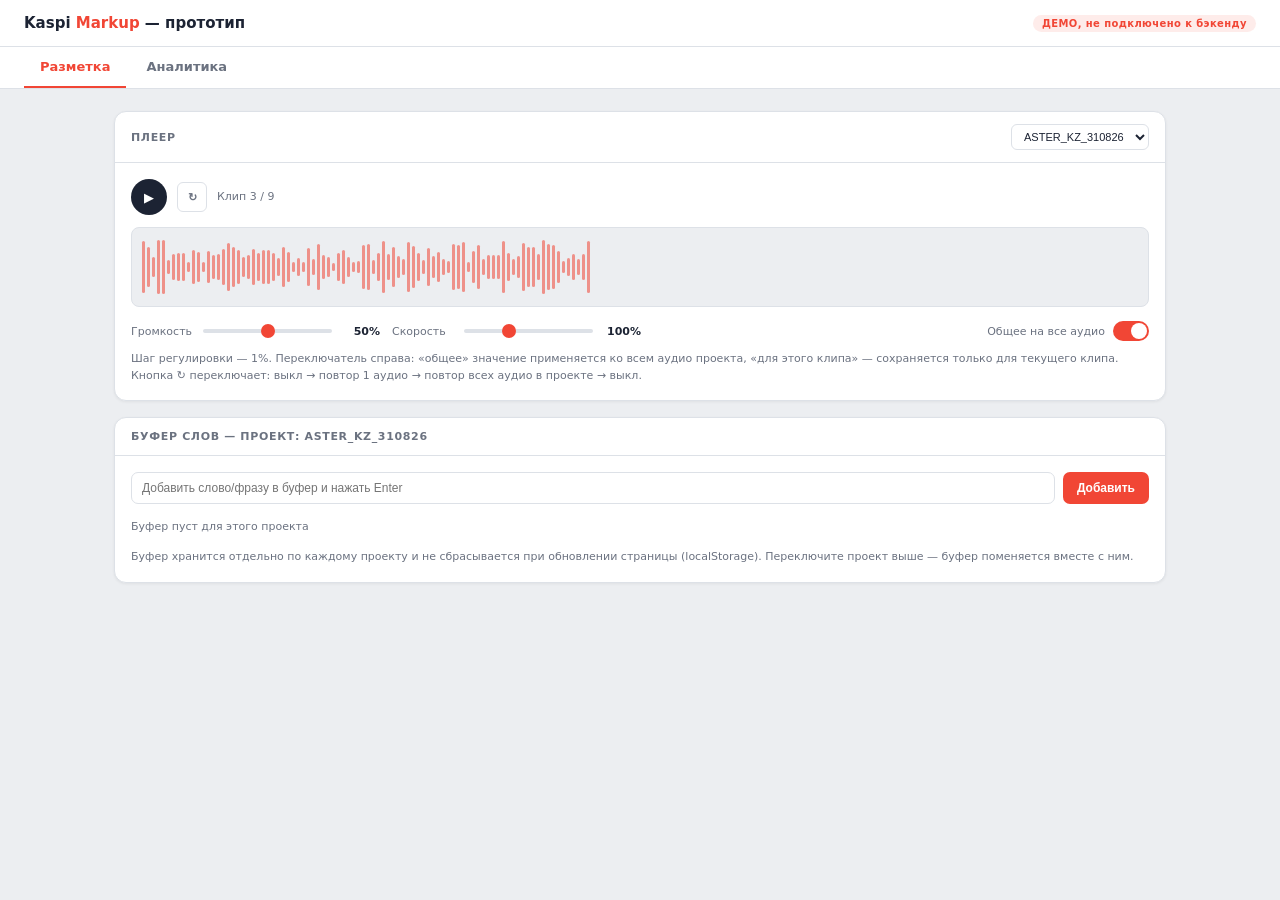
==== index.html @ d0c48af0 "Add UI prototype: word buffer, precise player controls, WER/CER dashboard Focused demo (no backend) " ====
<!DOCTYPE html>
<html lang="ru">
<head>
<meta charset="UTF-8">
<meta name="viewport" content="width=device-width, initial-scale=1.0">
<title>Kaspi Markup — прототип улучшений</title>
<style>
:root{
  --red:#F14635;--red2:#d93a2a;
  --sb:#2D3540;--sbh:#3a4250;
  --bg:#ECEEF1;--w:#FFFFFF;--bd:#DDE1E7;
  --tx:#1C2333;--mu:#6B7280;
  --ok:#22C55E;--bl:#3B82F6;
  --sh:0 1px 3px rgba(0,0,0,.06);
  --f:'Segoe UI',system-ui,sans-serif;
}
*,*::before,*::after{box-sizing:border-box;margin:0;padding:0}
body{font-family:var(--f);background:var(--bg);color:var(--tx);min-height:100vh}
.topbar{background:var(--w);border-bottom:1px solid var(--bd);padding:14px 24px;display:flex;align-items:center;justify-content:space-between}
.logo{font-weight:700;font-size:15px}.logo span{color:var(--red)}
.badge{font-size:10px;font-weight:700;background:rgba(241,70,53,.1);color:var(--red);padding:3px 9px;border-radius:10px;letter-spacing:.04em}
.tabs{display:flex;gap:4px;background:var(--w);border-bottom:1px solid var(--bd);padding:0 24px}
.tab{padding:12px 16px;font-size:13px;font-weight:600;color:var(--mu);cursor:pointer;border-bottom:2px solid transparent}
.tab.active{color:var(--red);border-bottom-color:var(--red)}
.wrap{padding:22px 24px;max-width:1100px;margin:0 auto}
.view{display:none;flex-direction:column;gap:16px}
.view.active{display:flex}
.card{background:var(--w);border:1px solid var(--bd);border-radius:12px;box-shadow:var(--sh)}
.ch{padding:12px 16px;border-bottom:1px solid var(--bd);display:flex;align-items:center;justify-content:space-between;gap:8px}
.ct{font-size:11px;font-weight:700;letter-spacing:.06em;text-transform:uppercase;color:var(--mu)}
.cb{padding:16px}
.note{font-size:11px;color:var(--mu);line-height:1.5}

/* PLAYER */
.pt{display:flex;align-items:center;gap:10px;flex-wrap:wrap}
.pb{width:36px;height:36px;background:var(--tx);border:none;border-radius:50%;color:#fff;cursor:pointer;display:flex;align-items:center;justify-content:center;flex-shrink:0}
.pb:hover{background:var(--red)}
.rb{width:30px;height:30px;background:none;border:1px solid var(--bd);border-radius:6px;color:var(--mu);cursor:pointer;font-size:11px;font-weight:700;display:flex;align-items:center;justify-content:center}
.rb.on{background:rgba(241,70,53,.1);border-color:var(--red);color:var(--red)}
.wa{height:80px;background:var(--bg);border:1px solid var(--bd);border-radius:8px;margin-top:12px;display:flex;align-items:center;gap:2px;padding:0 10px;overflow:hidden}
.bar{width:3px;background:var(--red);opacity:.55;border-radius:2px}
.slrow{display:flex;align-items:center;gap:12px;margin-top:14px;flex-wrap:wrap}
.slgrp{display:flex;align-items:center;gap:8px;min-width:220px}
.sllbl{font-size:11px;color:var(--mu);width:64px;flex-shrink:0}
input[type=range]{-webkit-appearance:none;flex:1;height:4px;border-radius:2px;background:var(--bd);outline:none}
input[type=range]::-webkit-slider-thumb{-webkit-appearance:none;width:14px;height:14px;border-radius:50%;background:var(--red);cursor:pointer}
.slval{font-size:11px;font-weight:700;color:var(--tx);width:40px;text-align:right}
.modesw{margin-left:auto;display:flex;align-items:center;gap:8px;font-size:11px;color:var(--mu)}
.sw{width:36px;height:20px;background:var(--bd);border-radius:10px;position:relative;cursor:pointer;flex-shrink:0}
.sw.on{background:var(--red)}
.sw i{position:absolute;top:2px;left:2px;width:16px;height:16px;background:#fff;border-radius:50%;transition:left .15s}
.sw.on i{left:18px}

/* WORD BUFFER */
.bufrow{display:flex;gap:8px;margin-bottom:10px}
.bufrow input{flex:1;border:1px solid var(--bd);border-radius:7px;padding:8px 10px;font-size:12px;outline:none}
.bufrow input:focus{border-color:var(--red)}
.bufadd{background:var(--red);color:#fff;border:none;border-radius:7px;padding:0 14px;font-size:12px;font-weight:700;cursor:pointer}
.chips{display:flex;flex-wrap:wrap;gap:6px}
.chip{background:var(--bg);border:1px solid var(--bd);border-radius:14px;padding:5px 10px;font-size:11px;display:flex;align-items:center;gap:6px}
.chip b{cursor:pointer;color:var(--mu);font-weight:700}
.chip b:hover{color:var(--red)}
.empty{font-size:11px;color:var(--mu);padding:6px 0}
select{border:1px solid var(--bd);border-radius:6px;padding:5px 8px;font-size:11px;color:var(--tx);background:var(--w)}

/* DASHBOARD */
.dgrid{display:grid;grid-template-columns:repeat(auto-fit,minmax(220px,1fr));gap:12px}
.dblock{background:var(--bg);border:1px solid var(--bd);border-radius:10px;padding:14px;cursor:grab}
.dblock.drag{opacity:.4}
.dblock .dl{font-size:10px;font-weight:700;color:var(--mu);text-transform:uppercase;letter-spacing:.05em;margin-bottom:6px}
.dblock .dv{font-size:24px;font-weight:700}
.dblock .dsub{font-size:10px;color:var(--mu);margin-top:4px}
.hint{font-size:10px;color:var(--mu);margin-bottom:10px}
table{width:100%;border-collapse:collapse;font-size:12px;margin-top:4px}
th,td{padding:7px 8px;text-align:left;border-bottom:1px solid var(--bd)}
th{font-size:10px;color:var(--mu);text-transform:uppercase;font-weight:700}
.totalrow td{font-weight:700;background:rgba(241,70,53,.05)}
</style>
</head>
<body>

<div class="topbar">
  <div class="logo">Kaspi <span>Markup</span> — прототип</div>
  <div class="badge">ДЕМО, не подключено к бэкенду</div>
</div>
<div class="tabs">
  <div class="tab active" data-tab="mark">Разметка</div>
  <div class="tab" data-tab="stats">Аналитика</div>
</div>

<div class="wrap">

  <!-- ================= РАЗМЕТКА ================= -->
  <div class="view active" id="view-mark">

    <div class="card">
      <div class="ch"><span class="ct">Плеер</span>
        <select id="projSel">
          <option value="ASTER_KZ_310826">ASTER_KZ_310826</option>
          <option value="AI_ABC_CHAT">AI_ABC_CHAT</option>
        </select>
      </div>
      <div class="cb">
        <div class="pt">
          <button class="pb" id="playBtn">▶</button>
          <button class="rb" id="repeatBtn" title="Цикл повтора">↻</button>
          <span class="note">Клип 3 / 9</span>
        </div>
        <div class="wa" id="wave"></div>
        <div class="slrow">
          <div class="slgrp">
            <span class="sllbl">Громкость</span>
            <input type="range" id="volSl" min="0" max="100" step="1" value="50">
            <span class="slval" id="volVal">50%</span>
          </div>
          <div class="slgrp">
            <span class="sllbl">Скорость</span>
            <input type="range" id="spdSl" min="50" max="200" step="1" value="100">
            <span class="slval" id="spdVal">100%</span>
          </div>
          <div class="modesw">
            <span id="modeLbl">Общее на все аудио</span>
            <div class="sw on" id="modeSw"><i></i></div>
          </div>
        </div>
        <div class="note" style="margin-top:10px">Шаг регулировки — 1%. Переключатель справа: «общее» значение применяется ко всем аудио проекта, «для этого клипа» — сохраняется только для текущего клипа. Кнопка ↻ переключает: выкл → повтор 1 аудио → повтор всех аудио в проекте → выкл.</div>
      </div>
    </div>

    <div class="card">
      <div class="ch"><span class="ct">Буфер слов — проект: <span id="bufProjName">ASTER_KZ_310826</span></span></div>
      <div class="cb">
        <div class="bufrow">
          <input type="text" id="bufInput" placeholder="Добавить слово/фразу в буфер и нажать Enter">
          <button class="bufadd" id="bufAddBtn">Добавить</button>
        </div>
        <div class="chips" id="bufChips"></div>
        <div class="note" style="margin-top:10px">Буфер хранится отдельно по каждому проекту и не сбрасывается при обновлении страницы (localStorage). Переключите проект выше — буфер поменяется вместе с ним.</div>
      </div>
    </div>

  </div>

  <!-- ================= АНАЛИТИКА ================= -->
  <div class="view" id="view-stats">
    <div class="card">
      <div class="ch"><span class="ct">Дашборд — WER / CER</span></div>
      <div class="cb">
        <div class="hint">Блоки можно перетаскивать мышью, чтобы менять их порядок — расположение сохраняется.</div>
        <div class="dgrid" id="dgrid">
          <div class="dblock" draggable="true" data-id="wer"><div class="dl">WER (в среднем)</div><div class="dv" id="werVal">14.2%</div><div class="dsub">Word Error Rate по проекту</div></div>
          <div class="dblock" draggable="true" data-id="cer"><div class="dl">CER (в среднем)</div><div class="dv" id="cerVal">6.8%</div><div class="dsub">Character Error Rate по проекту</div></div>
          <div class="dblock" draggable="true" data-id="tasks"><div class="dl">Задач размечено</div><div class="dv">2 492</div><div class="dsub">Текущий период</div></div>
          <div class="dblock" draggable="true" data-id="acc"><div class="dl">Точных совпадений</div><div class="dv">71%</div><div class="dsub">Ассессор не корректировал</div></div>
        </div>
      </div>
    </div>

    <div class="card">
      <div class="ch"><span class="ct">Средний WER/CER по проекту (без ручного подсчёта)</span></div>
      <div class="cb">
        <table>
          <thead><tr><th>Сотрудник</th><th>WER</th><th>CER</th><th>Задач</th></tr></thead>
          <tbody id="statsBody"></tbody>
        </table>
      </div>
    </div>
  </div>

</div>

<script>
// ---------- tabs ----------
document.querySelectorAll('.tab').forEach(t=>t.addEventListener('click',()=>{
  document.querySelectorAll('.tab').forEach(x=>x.classList.remove('active'));
  document.querySelectorAll('.view').forEach(x=>x.classList.remove('active'));
  t.classList.add('active');
  document.getElementById('view-'+t.dataset.tab).classList.add('active');
}));

// ---------- fake waveform ----------
const wave=document.getElementById('wave');
for(let i=0;i<90;i++){const b=document.createElement('div');b.className='bar';b.style.height=(10+Math.random()*60)+'%';wave.appendChild(b);}

// ---------- player: play/repeat (visual only) ----------
const playBtn=document.getElementById('playBtn');
let playing=false;
playBtn.onclick=()=>{playing=!playing;playBtn.textContent=playing?'❚❚':'▶';};

const repeatStates=['↻','↻¹','↻∀'];
const repeatBtn=document.getElementById('repeatBtn');
let rIdx=0;
repeatBtn.onclick=()=>{rIdx=(rIdx+1)%3;repeatBtn.textContent=repeatStates[rIdx];repeatBtn.classList.toggle('on',rIdx!==0);};

// ---------- volume / speed sliders, 1% step, global vs per-clip ----------
const volSl=document.getElementById('volSl'), spdSl=document.getElementById('spdSl');
const volVal=document.getElementById('volVal'), spdVal=document.getElementById('spdVal');
const modeSw=document.getElementById('modeSw'), modeLbl=document.getElementById('modeLbl');
let perClipMode=false;
const clipId='clip-3'; // demo: текущий клип

function loadSliderState(){
  if(perClipMode){
    const saved=JSON.parse(localStorage.getItem('player.perclip.'+clipId)||'null')||{vol:50,spd:100};
    volSl.value=saved.vol; spdSl.value=saved.spd;
  }else{
    const saved=JSON.parse(localStorage.getItem('player.global')||'null')||{vol:50,spd:100};
    volSl.value=saved.vol; spdSl.value=saved.spd;
  }
  volVal.textContent=volSl.value+'%'; spdVal.textContent=spdSl.value+'%';
}
function saveSliderState(){
  const data={vol:volSl.value,spd:spdSl.value};
  localStorage.setItem(perClipMode?('player.perclip.'+clipId):'player.global', JSON.stringify(data));
}
volSl.oninput=()=>{volVal.textContent=volSl.value+'%';saveSliderState();};
spdSl.oninput=()=>{spdVal.textContent=spdSl.value+'%';saveSliderState();};
modeSw.onclick=()=>{
  perClipMode=!perClipMode;
  modeSw.classList.toggle('on',!perClipMode);
  modeLbl.textContent=perClipMode?'Для этого клипа':'Общее на все аудио';
  loadSliderState();
};
loadSliderState();

// ---------- word buffer, persisted per project ----------
const projSel=document.getElementById('projSel');
const bufChips=document.getElementById('bufChips');
const bufInput=document.getElementById('bufInput');
const bufAddBtn=document.getElementById('bufAddBtn');
const bufProjName=document.getElementById('bufProjName');

function bufKey(p){return 'wordbuffer.'+p;}
function renderBuffer(){
  const proj=projSel.value;
  bufProjName.textContent=proj;
  const list=JSON.parse(localStorage.getItem(bufKey(proj))||'[]');
  bufChips.innerHTML='';
  if(list.length===0){bufChips.innerHTML='<div class="empty">Буфер пуст для этого проекта</div>';return;}
  list.forEach((w,i)=>{
    const c=document.createElement('div');c.className='chip';
    c.innerHTML='<span></span><b data-i="'+i+'">✕</b>';
    c.querySelector('span').textContent=w;
    c.querySelector('b').onclick=()=>{list.splice(i,1);localStorage.setItem(bufKey(proj),JSON.stringify(list));renderBuffer();};
    bufChips.appendChild(c);
  });
}
function addBuf(){
  const v=bufInput.value.trim(); if(!v)return;
  const proj=projSel.value;
  const list=JSON.parse(localStorage.getItem(bufKey(proj))||'[]');
  list.push(v);
  localStorage.setItem(bufKey(proj),JSON.stringify(list));
  bufInput.value='';
  renderBuffer();
}
bufAddBtn.onclick=addBuf;
bufInput.addEventListener('keydown',e=>{if(e.key==='Enter')addBuf();});
projSel.onchange=renderBuffer;
renderBuffer();

// ---------- dashboard drag-reorder, persisted ----------
const dgrid=document.getElementById('dgrid');
let dragEl=null;
dgrid.querySelectorAll('.dblock').forEach(b=>{
  b.addEventListener('dragstart',()=>{dragEl=b;b.classList.add('drag');});
  b.addEventListener('dragend',()=>{b.classList.remove('drag');saveDashOrder();});
  b.addEventListener('dragover',e=>{
    e.preventDefault();
    const after=[...dgrid.querySelectorAll('.dblock:not(.drag)')].find(el=>{
      const r=el.getBoundingClientRect();
      return e.clientY < r.top + r.height/2 && e.clientX < r.left + r.width/2 ? true : false;
    });
    if(dragEl && dragEl!==b) dgrid.insertBefore(dragEl, b);
  });
});
function saveDashOrder(){
  const order=[...dgrid.querySelectorAll('.dblock')].map(b=>b.dataset.id);
  localStorage.setItem('dashboard.order',JSON.stringify(order));
}
function loadDashOrder(){
  const order=JSON.parse(localStorage.getItem('dashboard.order')||'null');
  if(!order)return;
  order.forEach(id=>{
    const el=dgrid.querySelector('[data-id="'+id+'"]');
    if(el)dgrid.appendChild(el);
  });
}
loadDashOrder();

// ---------- fake per-user stats + auto-computed project average ----------
const stats=[
  {name:'Айгерим Т.',wer:12.1,cer:5.4,tasks:410},
  {name:'Дамир К.',wer:15.8,cer:7.9,tasks:395},
  {name:'Нурлан С.',wer:13.9,cer:6.6,tasks:520},
  {name:'Асель М.',wer:14.7,cer:7.3,tasks:467},
];
const body=document.getElementById('statsBody');
stats.forEach(s=>{
  const tr=document.createElement('tr');
  tr.innerHTML=`<td>${s.name}</td><td>${s.wer}%</td><td>${s.cer}%</td><td>${s.tasks}</td>`;
  body.appendChild(tr);
});
const avgWer=(stats.reduce((a,s)=>a+s.wer,0)/stats.length).toFixed(1);
const avgCer=(stats.reduce((a,s)=>a+s.cer,0)/stats.length).toFixed(1);
const totalTasks=stats.reduce((a,s)=>a+s.tasks,0);
const totRow=document.createElement('tr');
totRow.className='totalrow';
totRow.innerHTML=`<td>Среднее по проекту</td><td>${avgWer}%</td><td>${avgCer}%</td><td>${totalTasks}</td>`;
body.appendChild(totRow);
document.getElementById('werVal').textContent=avgWer+'%';
document.getElementById('cerVal').textContent=avgCer+'%';
</script>
</body>
</html>
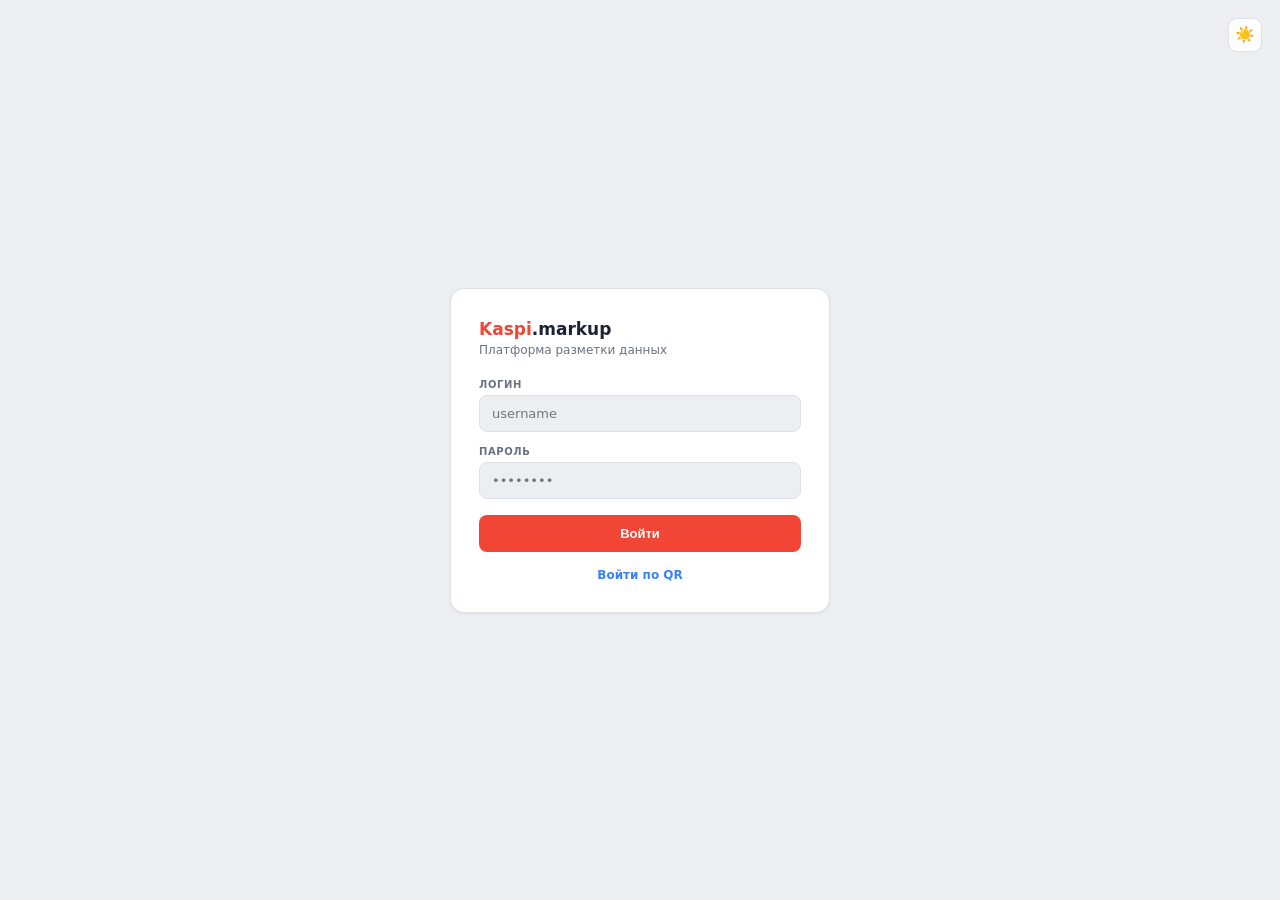
==== commit 87a6c5fe: "Replace demo with trimmed prototype based on Damir's full mockup Rebuild index.html from Damir's own" ====
--- a/index.html
+++ b/index.html
@@ -1,315 +1,1480 @@
 <!DOCTYPE html>
-<html lang="ru">
+<html lang="ru" data-theme="light">
 <head>
 <meta charset="UTF-8">
 <meta name="viewport" content="width=device-width, initial-scale=1.0">
-<title>Kaspi Markup — прототип улучшений</title>
+<title>Kaspi Markup Platform — прототип</title>
 <style>
 :root{
   --red:#F14635;--red2:#d93a2a;
-  --sb:#2D3540;--sbh:#3a4250;
+  --sb:#2D3540;--sbh:#3a4250;--sba:#1e252f;
   --bg:#ECEEF1;--w:#FFFFFF;--bd:#DDE1E7;
   --tx:#1C2333;--mu:#6B7280;
-  --ok:#22C55E;--bl:#3B82F6;
-  --sh:0 1px 3px rgba(0,0,0,.06);
+  --ok:#22C55E;--ok2:#16a34a;
+  --wa:#F59E0B;--er:#EF4444;--bl:#3B82F6;
+  --sh:0 1px 3px rgba(0,0,0,0.06);
   --f:'Segoe UI',system-ui,sans-serif;
 }
+[data-theme="dark"]{
+  --bg:#111318;--w:#1A1D24;--bd:#2C3140;
+  --tx:#E2E8F0;--mu:#8A95A3;
+  --sh:0 1px 3px rgba(0,0,0,0.3);
+  --sb:#0D1017;--sbh:#1a1f28;--sba:#090c11;
+}
+[data-theme="pink"]{
+  --red:#EC4899;--red2:#DB2777;
+  --bg:#FFF7FA;--w:#FFFFFF;--bd:#F7D9E7;
+  --tx:#4A1D31;--mu:#B87A9A;
+  --ok:#22C55E;--ok2:#16a34a;
+  --wa:#F59E0B;--er:#EF4444;--bl:#8B5CF6;
+  --sh:0 1px 3px rgba(219,39,119,.08);
+  --sb:#8A3D65;--sbh:#9C4873;--sba:#78345A;
+}
 *,*::before,*::after{box-sizing:border-box;margin:0;padding:0}
-body{font-family:var(--f);background:var(--bg);color:var(--tx);min-height:100vh}
-.topbar{background:var(--w);border-bottom:1px solid var(--bd);padding:14px 24px;display:flex;align-items:center;justify-content:space-between}
-.logo{font-weight:700;font-size:15px}.logo span{color:var(--red)}
-.badge{font-size:10px;font-weight:700;background:rgba(241,70,53,.1);color:var(--red);padding:3px 9px;border-radius:10px;letter-spacing:.04em}
-.tabs{display:flex;gap:4px;background:var(--w);border-bottom:1px solid var(--bd);padding:0 24px}
-.tab{padding:12px 16px;font-size:13px;font-weight:600;color:var(--mu);cursor:pointer;border-bottom:2px solid transparent}
-.tab.active{color:var(--red);border-bottom-color:var(--red)}
-.wrap{padding:22px 24px;max-width:1100px;margin:0 auto}
-.view{display:none;flex-direction:column;gap:16px}
-.view.active{display:flex}
-.card{background:var(--w);border:1px solid var(--bd);border-radius:12px;box-shadow:var(--sh)}
-.ch{padding:12px 16px;border-bottom:1px solid var(--bd);display:flex;align-items:center;justify-content:space-between;gap:8px}
-.ct{font-size:11px;font-weight:700;letter-spacing:.06em;text-transform:uppercase;color:var(--mu)}
-.cb{padding:16px}
-.note{font-size:11px;color:var(--mu);line-height:1.5}
+::-webkit-scrollbar{width:6px;height:6px}
+::-webkit-scrollbar-thumb{background:#C1C7D0;border-radius:3px}
+[data-theme="dark"] ::-webkit-scrollbar-thumb{background:#3a4250}
+html,body{height:100%}
+body{font-family:var(--f);background:var(--bg);color:var(--tx);margin:0;overflow:hidden;transition:background .3s,color .3s}
+
+/* SCREENS */
+.scr{display:none;width:100%;height:100vh;overflow:hidden;position:relative}
+.scr.active{display:flex}
+.scr-center.active{align-items:center;justify-content:center;overflow-y:auto;padding:28px}
+
+/* AUTH / QR / PROJECT LIST */
+.auth-theme{position:absolute;top:18px;right:18px}
+.authcard{background:var(--w);border:1px solid var(--bd);border-radius:14px;box-shadow:var(--sh);width:380px;max-width:100%;padding:30px 28px}
+.auth-logo{font-size:17px;font-weight:800;color:var(--tx);margin-bottom:4px}
+.auth-logo span{color:var(--red)}
+.auth-sub{font-size:12px;color:var(--mu);margin-bottom:22px}
+.auth-field{margin-bottom:14px}
+.auth-field label{display:block;font-size:10px;font-weight:700;color:var(--mu);text-transform:uppercase;letter-spacing:.06em;margin-bottom:5px}
+.auth-field input{width:100%;border:1.5px solid var(--bd);border-radius:8px;padding:10px 12px;font-size:13px;background:var(--bg);color:var(--tx);outline:none;transition:border-color .15s;font-family:var(--f)}
+.auth-field input:focus{border-color:var(--red)}
+.auth-btn{width:100%;background:var(--red);color:#fff;border:none;border-radius:8px;padding:11px;font-size:13px;font-weight:700;cursor:pointer;transition:background .15s;margin-top:2px}
+.auth-btn:hover{background:var(--red2)}
+.auth-alt{text-align:center;margin-top:16px;font-size:12px;color:var(--mu)}
+.auth-alt a{color:var(--bl);cursor:pointer;text-decoration:none;font-weight:600}
+.auth-alt a:hover{text-decoration:underline}
+.qr-box{width:180px;height:180px;margin:0 auto 16px;border-radius:10px;background:#fff;border:1px solid var(--bd);display:flex;align-items:center;justify-content:center;overflow:hidden}
+.qr-refresh-anim{animation:qrf .5s ease}
+@keyframes qrf{from{opacity:.1;transform:scale(.92)}to{opacity:1;transform:scale(1)}}
+.qr-wait{font-size:11px;color:var(--mu);margin:12px 0 18px;display:flex;align-items:center;justify-content:center;gap:7px}
+.qr-dot{width:6px;height:6px;border-radius:50%;background:var(--ok);animation:qrp 1.2s ease-in-out infinite}
+@keyframes qrp{0%,100%{opacity:.3}50%{opacity:1}}
+
+.projwrap{width:100%;max-width:1000px}
+.proj-top{display:flex;align-items:center;justify-content:space-between;margin-bottom:16px;flex-wrap:wrap;gap:10px}
+.proj-tools{display:flex;align-items:center;gap:10px;margin-bottom:14px;flex-wrap:wrap}
+.proj-search{flex:1;min-width:220px;border:1.5px solid var(--bd);border-radius:8px;padding:9px 12px;font-size:12px;background:var(--w);color:var(--tx);outline:none;transition:border-color .15s;font-family:var(--f)}
+.proj-search:focus{border-color:var(--red)}
+.proj-chk{display:flex;align-items:center;gap:6px;font-size:12px;color:var(--mu);white-space:nowrap;cursor:pointer}
+.proj-tblw{overflow-x:auto;border:1px solid var(--bd);border-radius:12px;background:var(--w)}
+.proj-tbl{width:100%;border-collapse:collapse;font-size:12px;min-width:820px}
+.proj-tbl th{text-align:left;padding:10px 12px;font-size:10px;font-weight:700;color:var(--mu);text-transform:uppercase;letter-spacing:.05em;background:var(--bg);border-bottom:1px solid var(--bd)}
+.proj-tbl td{padding:11px 12px;border-bottom:1px solid var(--bd);color:var(--tx);vertical-align:middle}
+.proj-tbl tr:last-child td{border-bottom:none}
+.proj-tbl tr:hover td{background:rgba(241,70,53,.03)}
+.proj-type{background:rgba(59,130,246,.1);color:var(--bl);padding:2px 7px;border-radius:4px;font-size:10px;font-weight:700;font-family:monospace}
+.proj-status{font-size:10px;font-weight:700;padding:3px 9px;border-radius:10px;background:rgba(34,197,94,.12);color:var(--ok2);white-space:nowrap}
+.proj-go{background:var(--red);color:#fff;border:none;border-radius:6px;padding:6px 16px;font-size:11px;font-weight:700;cursor:pointer;transition:background .15s}
+.proj-go:hover{background:var(--red2)}
+
+/* SIDEBAR */
+.sb{width:252px;min-width:252px;background:var(--sb);display:flex;flex-direction:column;height:100vh;overflow:hidden;transition:background .3s}
+.sb-logo{padding:14px 16px;display:flex;align-items:center;justify-content:space-between;border-bottom:1px solid rgba(255,255,255,.07);flex-shrink:0}
+.logo{font-size:15px;font-weight:700;color:#fff}.logo span{color:var(--red)}
+.sb-ibtn{background:none;border:none;color:#8A9BB0;cursor:pointer;padding:4px;border-radius:4px;display:flex;align-items:center;transition:color .2s}
+.sb-ibtn:hover{color:#fff}
+.sb-inner{flex:1;overflow-y:auto;display:flex;flex-direction:column}
+.sbs{padding:11px 16px 9px;border-bottom:1px solid rgba(255,255,255,.06);flex-shrink:0}
+.sbl{font-size:9px;font-weight:700;letter-spacing:.12em;color:#5A6A7E;text-transform:uppercase;margin-bottom:7px}
+[data-theme="pink"] .sbl{color:rgba(255,255,255,.55)}
+.pname{font-size:11px;color:#A8B5C3;font-family:monospace;background:rgba(0,0,0,.2);padding:4px 7px;border-radius:4px;word-break:break-all;line-height:1.5}
+.pr{display:flex;justify-content:space-between;align-items:baseline;margin-bottom:3px}
+.pk{font-size:10px;color:#6B7C94}.pv{font-size:11px;color:#E2E8F0;font-weight:600}
+.pbw{background:rgba(0,0,0,.3);border-radius:3px;height:5px;overflow:hidden;margin-bottom:2px}
+.pbf{height:100%;border-radius:3px;background:linear-gradient(90deg,var(--ok),#4ADE80);transition:width .5s}
+.ppct{font-size:10px;color:var(--ok);text-align:right}
+.sr{display:flex;justify-content:space-between;padding:2px 0}
+.sk{font-size:10px;color:#6B7C94}.sv{font-size:11px;font-weight:700}
+.svg-g{color:var(--ok)}.svg-r{color:#F87171}.svg-gray{color:#64748B}
+.hl{flex:1;overflow-y:auto}
+.hi{display:flex;align-items:center;gap:6px;padding:4px 16px;border-bottom:1px solid rgba(255,255,255,.03)}
+.hl-lang{font-size:9px;background:rgba(59,130,246,.25);color:#93C5FD;padding:1px 4px;border-radius:3px;font-weight:700;flex-shrink:0}
+.hl-txt{font-size:10px;color:#94A3B8;white-space:nowrap;overflow:hidden;text-overflow:ellipsis;flex:1}
+.hl-chk{color:var(--ok);font-size:10px;flex-shrink:0}
+.hl-empty{padding:12px 16px;font-size:10px;color:#5A6A7E}
+.sb-nav{border-top:1px solid rgba(255,255,255,.07);flex-shrink:0}
+.ni{display:flex;align-items:center;gap:8px;padding:10px 16px;font-size:12px;color:#7A8B9E;cursor:pointer;transition:all .15s;border-left:3px solid transparent}
+[data-theme="pink"] .ni{color:rgba(255,255,255,.65)}
+.ni:hover{background:var(--sbh);color:#fff}
+.ni.active{background:var(--sba);color:#fff;border-left-color:var(--red)}
+
+/* MAIN */
+.main{flex:1;display:flex;flex-direction:column;height:100vh;overflow:hidden;min-width:0}
+.topbar{background:var(--w);border-bottom:1px solid var(--bd);height:50px;display:flex;align-items:center;justify-content:space-between;padding:0 20px;flex-shrink:0;transition:background .3s,border-color .3s}
+.tb-title{font-size:13px;font-weight:600;color:var(--mu)}.tb-title strong{color:var(--tx)}
+.tb-right{display:flex;align-items:center;gap:10px}
+.theme-cyc{width:34px;height:34px;border:1px solid var(--bd);border-radius:9px;background:var(--w);cursor:pointer;font-size:16px;line-height:1;display:flex;align-items:center;justify-content:center;transition:all .18s;flex-shrink:0}
+.theme-cyc:hover{border-color:var(--red);transform:rotate(-12deg) scale(1.06)}
+.theme-cyc:active{transform:scale(.94)}
+.ua{width:30px;height:30px;background:var(--red);border-radius:50%;display:flex;align-items:center;justify-content:center;color:#fff;flex-shrink:0}
+.un{font-weight:600;font-size:12px;color:var(--tx)}
+.ikb{background:none;border:1px solid var(--bd);border-radius:5px;padding:4px 8px;font-size:11px;color:var(--mu);cursor:pointer;display:flex;align-items:center;gap:3px;transition:all .15s}
+.ikb:hover{border-color:var(--red);color:var(--red)}
+
+/* CONTENT */
+.content{flex:1;display:flex;overflow:hidden;padding:16px 22px;gap:16px}
+.view{display:none;flex:1;overflow:hidden}
+.view.active{display:flex;gap:16px}
+.av.active{flex-direction:column;overflow-y:auto}
+
+/* CARD */
+.card{background:var(--w);border:1px solid var(--bd);border-radius:12px;box-shadow:var(--sh);transition:background .3s,border-color .3s}
+.ch{padding:11px 16px 9px;border-bottom:1px solid var(--bd);display:flex;align-items:center;justify-content:space-between;gap:8px}
+.ct{font-size:10px;font-weight:700;letter-spacing:.07em;text-transform:uppercase;color:var(--mu)}
+.cb{padding:14px 16px}
 
 /* PLAYER */
-.pt{display:flex;align-items:center;gap:10px;flex-wrap:wrap}
-.pb{width:36px;height:36px;background:var(--tx);border:none;border-radius:50%;color:#fff;cursor:pointer;display:flex;align-items:center;justify-content:center;flex-shrink:0}
-.pb:hover{background:var(--red)}
-.rb{width:30px;height:30px;background:none;border:1px solid var(--bd);border-radius:6px;color:var(--mu);cursor:pointer;font-size:11px;font-weight:700;display:flex;align-items:center;justify-content:center}
-.rb.on{background:rgba(241,70,53,.1);border-color:var(--red);color:var(--red)}
-.wa{height:80px;background:var(--bg);border:1px solid var(--bd);border-radius:8px;margin-top:12px;display:flex;align-items:center;gap:2px;padding:0 10px;overflow:hidden}
-.bar{width:3px;background:var(--red);opacity:.55;border-radius:2px}
-.slrow{display:flex;align-items:center;gap:12px;margin-top:14px;flex-wrap:wrap}
-.slgrp{display:flex;align-items:center;gap:8px;min-width:220px}
-.sllbl{font-size:11px;color:var(--mu);width:64px;flex-shrink:0}
-input[type=range]{-webkit-appearance:none;flex:1;height:4px;border-radius:2px;background:var(--bd);outline:none}
-input[type=range]::-webkit-slider-thumb{-webkit-appearance:none;width:14px;height:14px;border-radius:50%;background:var(--red);cursor:pointer}
-.slval{font-size:11px;font-weight:700;color:var(--tx);width:40px;text-align:right}
-.modesw{margin-left:auto;display:flex;align-items:center;gap:8px;font-size:11px;color:var(--mu)}
-.sw{width:36px;height:20px;background:var(--bd);border-radius:10px;position:relative;cursor:pointer;flex-shrink:0}
-.sw.on{background:var(--red)}
-.sw i{position:absolute;top:2px;left:2px;width:16px;height:16px;background:#fff;border-radius:50%;transition:left .15s}
-.sw.on i{left:18px}
-
-/* WORD BUFFER */
-.bufrow{display:flex;gap:8px;margin-bottom:10px}
-.bufrow input{flex:1;border:1px solid var(--bd);border-radius:7px;padding:8px 10px;font-size:12px;outline:none}
-.bufrow input:focus{border-color:var(--red)}
-.bufadd{background:var(--red);color:#fff;border:none;border-radius:7px;padding:0 14px;font-size:12px;font-weight:700;cursor:pointer}
-.chips{display:flex;flex-wrap:wrap;gap:6px}
-.chip{background:var(--bg);border:1px solid var(--bd);border-radius:14px;padding:5px 10px;font-size:11px;display:flex;align-items:center;gap:6px}
-.chip b{cursor:pointer;color:var(--mu);font-weight:700}
-.chip b:hover{color:var(--red)}
-.empty{font-size:11px;color:var(--mu);padding:6px 0}
-select{border:1px solid var(--bd);border-radius:6px;padding:5px 8px;font-size:11px;color:var(--tx);background:var(--w)}
-
-/* DASHBOARD */
-.dgrid{display:grid;grid-template-columns:repeat(auto-fit,minmax(220px,1fr));gap:12px}
-.dblock{background:var(--bg);border:1px solid var(--bd);border-radius:10px;padding:14px;cursor:grab}
-.dblock.drag{opacity:.4}
-.dblock .dl{font-size:10px;font-weight:700;color:var(--mu);text-transform:uppercase;letter-spacing:.05em;margin-bottom:6px}
-.dblock .dv{font-size:24px;font-weight:700}
-.dblock .dsub{font-size:10px;color:var(--mu);margin-top:4px}
-.hint{font-size:10px;color:var(--mu);margin-bottom:10px}
-table{width:100%;border-collapse:collapse;font-size:12px;margin-top:4px}
-th,td{padding:7px 8px;text-align:left;border-bottom:1px solid var(--bd)}
-th{font-size:10px;color:var(--mu);text-transform:uppercase;font-weight:700}
-.totalrow td{font-weight:700;background:rgba(241,70,53,.05)}
+.pt{display:flex;align-items:center;gap:9px;flex-wrap:wrap}
+.pb{width:34px;height:34px;background:var(--tx);border:none;border-radius:50%;color:#fff;cursor:pointer;display:flex;align-items:center;justify-content:center;transition:background .15s;flex-shrink:0}
+.pb:hover,.pb.pl{background:var(--red)}
+.rb{position:relative;width:28px;height:28px;background:none;border:1px solid var(--bd);border-radius:5px;color:var(--mu);cursor:pointer;display:flex;align-items:center;justify-content:center;transition:all .15s}
+.rb.active{background:rgba(241,70,53,.1);border-color:var(--red);color:var(--red)}
+.rb.st2{background:rgba(59,130,246,.1);border-color:var(--bl);color:var(--bl)}
+.rb:hover{border-color:var(--red);color:var(--red)}
+.rb-badge{position:absolute;bottom:-3px;right:-3px;background:var(--red);color:#fff;font-size:7px;font-weight:800;line-height:1;padding:1px 2px;border-radius:3px;min-width:8px;text-align:center}
+.rb.st2 .rb-badge{background:var(--bl)}
+.vr{display:flex;align-items:center;gap:5px}
+.vr.spdr{margin-left:14px}
+.vr .vlbl{font-size:10px;color:var(--mu);white-space:nowrap}
+.vs{-webkit-appearance:none;width:70px;height:4px;border-radius:2px;background:var(--bd);outline:none;cursor:pointer}
+.vs::-webkit-slider-thumb{-webkit-appearance:none;width:12px;height:12px;border-radius:50%;background:var(--tx);cursor:pointer}
+[data-theme="pink"] .vs::-webkit-slider-thumb{background:var(--red)}
+.vpc{font-size:10px;color:var(--mu);width:36px;text-align:right}
+.volgrp{margin-left:auto}
+.modebtn{width:28px;height:28px;background:none;border:1px solid var(--bd);border-radius:6px;color:var(--mu);cursor:pointer;display:flex;align-items:center;justify-content:center;font-size:13px;transition:all .15s;flex-shrink:0}
+.modebtn:hover{border-color:var(--red);color:var(--red)}
+.modebtn.on{background:rgba(241,70,53,.1);border-color:var(--red);color:var(--red)}
+.clip-t{font-size:11px;font-family:monospace;font-weight:700;color:var(--bl);background:rgba(59,130,246,.1);padding:2px 7px;border-radius:4px}
+.wa{position:relative;height:90px;background:var(--bg);border:1px solid var(--bd);border-radius:8px;overflow:hidden;cursor:pointer;margin-top:10px}
+.wc{position:absolute;top:0;left:0;width:100%;height:100%}
+.wp{position:absolute;top:0;left:0;width:0%;height:100%;background:rgba(241,70,53,.07);pointer-events:none}
+.wcu{position:absolute;top:0;width:2px;height:100%;background:var(--red);pointer-events:none;left:0%}
+.sm{position:absolute;top:0;height:100%;width:1px;background:rgba(59,130,246,.4);pointer-events:none}
+.sl{position:absolute;bottom:3px;font-size:8px;color:var(--bl);transform:translateX(-50%);font-weight:700}
+
+/* TEXTAREA */
+.ta{width:100%;height:118px;border:1.5px solid var(--bd);border-radius:8px;padding:13px 15px;font-size:17px;font-weight:500;line-height:1.65;font-family:var(--f);color:var(--tx);background:var(--bg);resize:none;outline:none;transition:border-color .15s,box-shadow .15s,background .3s}
+.ta:focus{border-color:var(--red);box-shadow:0 0 0 3px rgba(241,70,53,.1);background:var(--w)}
+.cc{font-size:10px;color:var(--mu);text-align:right;margin-top:2px}
+.ll{font-size:11px;color:var(--mu);margin-bottom:5px;font-weight:600}
+.lo{border:1px solid var(--bd);border-radius:6px;overflow:hidden}
+.lop{display:flex;align-items:center;justify-content:space-between;padding:9px 12px;cursor:pointer;border-bottom:1px solid var(--bd);transition:background .12s;font-size:13px;color:var(--tx)}
+.lop:last-child{border-bottom:none}
+.lop:hover{background:var(--bg)}
+.lop.sel{background:rgba(241,70,53,.04)}
+.lrad{width:15px;height:15px;border-radius:50%;border:2px solid var(--bd);display:flex;align-items:center;justify-content:center;transition:border-color .15s}
+.lop.sel .lrad{border-color:var(--red)}
+.lrd{width:6px;height:6px;border-radius:50%;background:var(--red);opacity:0;transition:opacity .15s}
+.lop.sel .lrd{opacity:1}
+.lsc{font-size:10px;color:var(--mu);background:var(--bg);border:1px solid var(--bd);padding:1px 5px;border-radius:3px;font-family:monospace}
+
+/* ACTION */
+.ab{display:flex;align-items:center;justify-content:center;gap:12px;padding:12px 0 2px}
+.ac{width:62px;height:50px;border:none;border-radius:9px;cursor:pointer;display:flex;align-items:center;justify-content:center;transition:transform .12s,box-shadow .12s,filter .12s;box-shadow:0 2px 8px rgba(0,0,0,.14)}
+.ac:hover{transform:translateY(-2px);box-shadow:0 4px 14px rgba(0,0,0,.2)}
+.ac:active{transform:translateY(0);filter:brightness(.9)}
+.bac{background:var(--ok)}.bre{background:var(--er)}.bsk{background:#9CA3AF}
+.ac svg{color:#fff}
+
+/* RIGHT PANEL */
+.rp{width:284px;min-width:284px;display:flex;flex-direction:column;gap:11px;overflow-y:auto}
+
+/* SNIPPETS */
+.sg2{display:flex;flex-wrap:wrap;gap:5px}
+.sc2{display:flex;align-items:center;gap:4px;background:var(--bg);border:1px solid var(--bd);border-radius:5px;padding:3px 6px;font-size:11px;cursor:pointer;transition:all .15s;max-width:100%}
+.sc2:hover{background:rgba(241,70,53,.07);border-color:var(--red);color:var(--red)}
+.sbg{font-size:9px;font-weight:700;background:var(--tx);color:var(--bg);padding:1px 4px;border-radius:3px;flex-shrink:0}
+.stx{white-space:nowrap;overflow:hidden;text-overflow:ellipsis;max-width:140px;color:var(--tx)}
+.sdl{margin-left:auto;background:none;border:none;color:var(--mu);cursor:pointer;font-size:13px;padding:0 0 0 2px;flex-shrink:0;transition:color .12s;line-height:1}
+.sdl:hover{color:var(--er)}
+.saf{display:flex;gap:5px;margin-top:7px}
+.si{flex:1;border:1px solid var(--bd);border-radius:5px;padding:5px 7px;font-size:11px;outline:none;transition:border-color .15s;background:var(--bg);color:var(--tx)}
+.si:focus{border-color:var(--red)}
+.sadd{background:var(--red);color:#fff;border:none;border-radius:5px;padding:5px 9px;font-size:11px;font-weight:700;cursor:pointer;transition:background .15s;white-space:nowrap}
+.sadd:hover{background:var(--red2)}
+
+/* ANALYTICS */
+.scs{display:grid;grid-template-columns:repeat(3,1fr);gap:11px;margin-bottom:14px}
+.scard{background:var(--w);border:1px solid var(--bd);border-radius:11px;padding:14px 16px;transition:background .3s;position:relative;overflow:hidden}
+.scard::before{content:'';position:absolute;top:0;left:0;width:4px;height:100%;background:var(--red);opacity:.7}
+.scl{font-size:9px;color:var(--mu);font-weight:700;text-transform:uppercase;letter-spacing:.07em;margin-bottom:5px}
+.scv{font-size:26px;font-weight:800;color:var(--tx)}
+.scs2{font-size:10px;color:var(--mu);margin-top:2px}
+.sct{font-size:10px;font-weight:700}
+.sct.up{color:var(--ok)}.sct.dn{color:var(--er)}
+.cl{font-size:10px;font-weight:700;color:var(--mu);text-transform:uppercase;letter-spacing:.07em;margin-bottom:10px}
+.dtw{background:var(--w);border:1px solid var(--bd);border-radius:11px;padding:16px;transition:background .3s;margin-bottom:14px}
+.dt{width:100%;border-collapse:collapse;font-size:11px}
+.dt th{text-align:left;padding:6px 9px;font-size:9px;font-weight:700;color:var(--mu);text-transform:uppercase;letter-spacing:.07em;background:var(--bg);border-bottom:1px solid var(--bd)}
+.dt td{padding:8px 9px;border-bottom:1px solid var(--bd);color:var(--tx)}
+.dt tr:last-child td{border-bottom:none}
+.dt tr:hover td{background:rgba(241,70,53,.03)}
+.bkz{background:rgba(59,130,246,.1);color:var(--bl);padding:1px 5px;border-radius:3px;font-size:9px;font-weight:700}
+.bru{background:rgba(34,197,94,.1);color:#16a34a;padding:1px 5px;border-radius:3px;font-size:9px;font-weight:700}
+.daychart{display:flex;align-items:flex-end;gap:8px;height:130px;margin-bottom:14px;padding:0 2px}
+.dc-col{flex:1;display:flex;flex-direction:column;align-items:center;justify-content:flex-end;height:100%;min-width:0}
+.dc-val{font-size:10px;color:var(--mu);font-weight:700;margin-bottom:5px;white-space:nowrap}
+.dc-val.today{color:var(--red)}
+.dc-bar{width:100%;max-width:48px;border-radius:6px 6px 2px 2px;background:var(--bd);transition:height .4s ease;min-height:4px}
+.dc-bar.today{background:linear-gradient(180deg,var(--red),var(--red2))}
+.dc-date{font-size:9px;color:var(--mu);margin-top:6px;white-space:nowrap;text-align:center}
+.dc-date.today{color:var(--red);font-weight:700}
+.btn{border:none;border-radius:7px;padding:8px 14px;font-size:12px;font-weight:700;cursor:pointer;transition:all .15s;display:inline-flex;align-items:center;gap:6px}
+.btn-gray{background:var(--bg);color:var(--tx);border:1px solid var(--bd)}.btn-gray:hover{border-color:var(--red);color:var(--red)}
+
+/* ANALYTICS v5 */
+.an-head{display:flex;align-items:flex-end;justify-content:space-between;margin-bottom:16px;gap:12px;flex-wrap:wrap}
+.an-title{font-size:18px;font-weight:800;color:var(--tx)}
+.an-sub{font-size:11px;color:var(--mu);font-family:monospace;margin-top:2px}
+.an-range{display:flex;border:1px solid var(--bd);border-radius:8px;overflow:hidden;background:var(--w)}
+.anr-btn{background:none;border:none;padding:6px 14px;font-size:11px;font-weight:600;color:var(--mu);cursor:pointer;border-right:1px solid var(--bd);transition:all .15s}
+.anr-btn:last-child{border-right:none}
+.anr-btn:hover{background:var(--bg)}
+.anr-btn.active{background:var(--red);color:#fff}
+.scs4{display:grid;grid-template-columns:repeat(4,1fr);gap:12px;margin-bottom:14px}
+.scv-u{font-size:14px;font-weight:600;color:var(--mu)}
+.qgrid{display:grid;grid-template-columns:1.5fr 1fr;gap:12px;margin-bottom:14px}
+.qbig,.qside{background:var(--w);border:1px solid var(--bd);border-radius:12px;padding:16px;box-shadow:var(--sh)}
+.qring-wrap{display:flex;align-items:center;gap:20px;margin-top:6px}
+.qring{width:120px;height:120px;border-radius:50%;flex-shrink:0;position:relative;background:conic-gradient(var(--ok) 0% 94.6%, var(--bd) 94.6% 100%)}
+.qring::after{content:'94.6%';position:absolute;inset:14px;background:var(--w);border-radius:50%;display:flex;align-items:center;justify-content:center;font-size:20px;font-weight:800;color:var(--tx)}
+.qring-side{flex:1;display:flex;flex-direction:column;gap:9px}
+.qmet{display:flex;align-items:center;justify-content:space-between;gap:10px;padding-bottom:8px;border-bottom:1px solid var(--bd)}
+.qmet:last-of-type{border-bottom:none}
+.qmet-l{font-size:11px;color:var(--mu)}
+.qmet-v{font-size:15px;font-weight:800;color:var(--tx)}
+.qmet-v.good{color:var(--ok)}
+.qhint{font-size:10px;color:var(--mu);line-height:1.55;margin-top:4px;background:var(--bg);border-radius:7px;padding:8px 10px}
+.qbar-list{display:flex;flex-direction:column;gap:11px;margin-top:8px}
+.qbar-row{display:flex;flex-direction:column;gap:4px}
+.qbar-top{display:flex;justify-content:space-between;font-size:11px;color:var(--tx)}
+.qbar-top b{font-weight:800}
+.qbar-track{height:8px;background:var(--bg);border-radius:5px;overflow:hidden}
+.qbar-fill{height:100%;border-radius:5px}
+.barchart{display:flex;align-items:flex-end;gap:10px;height:150px;padding:8px 4px 0;border-bottom:1px solid var(--bd)}
+.bc-col{flex:1;display:flex;flex-direction:column;align-items:center;justify-content:flex-end;height:100%;gap:5px;min-width:0}
+.bc-bar{width:100%;max-width:38px;border-radius:6px 6px 0 0;background:linear-gradient(180deg,var(--bl),#60A5FA);transition:height .5s ease;min-height:3px;position:relative}
+.bc-bar.hi{background:linear-gradient(180deg,var(--red),var(--red2))}
+.bc-v{font-size:10px;font-weight:700;color:var(--mu)}
+.bc-x{font-size:9px;color:var(--mu);margin-top:5px;white-space:nowrap}
+.an-errtbl td{vertical-align:middle}
+.err-tag{background:rgba(239,68,68,.09);color:var(--er);padding:2px 6px;border-radius:4px;font-family:monospace;font-size:11px;font-weight:700}
+.right-tag{background:rgba(34,197,94,.1);color:var(--ok2);padding:2px 6px;border-radius:4px;font-family:monospace;font-size:11px;font-weight:700}
+.freq-pill{background:rgba(59,130,246,.1);color:var(--bl);padding:2px 8px;border-radius:10px;font-size:11px;font-weight:800}
+.an-foot{font-size:11px;color:var(--mu);margin-top:11px;line-height:1.6;background:var(--bg);border-radius:8px;padding:9px 12px}
+.an-foot b{color:var(--tx)}
+.qual-good{color:var(--ok);font-weight:800}
+.qual-mid{color:var(--wa);font-weight:800}
+.qual-low{color:var(--er);font-weight:800}
+@media(max-width:900px){.scs4{grid-template-columns:repeat(2,1fr)}.qgrid{grid-template-columns:1fr}}
+
+/* MODALS */
+.mo{position:fixed;inset:0;background:rgba(0,0,0,.5);z-index:1000;display:flex;align-items:center;justify-content:center;opacity:0;pointer-events:none;transition:opacity .2s}
+.mo.open{opacity:1;pointer-events:all}
+.mb{background:var(--w);border-radius:11px;box-shadow:0 20px 60px rgba(0,0,0,.25);width:540px;max-width:95vw;max-height:85vh;overflow-y:auto;transform:scale(.95) translateY(8px);transition:transform .2s}
+.mo.open .mb{transform:scale(1) translateY(0)}
+.mh{padding:14px 18px;border-bottom:1px solid var(--bd);display:flex;align-items:center;justify-content:space-between}
+.mh h2{font-size:14px;font-weight:700;color:var(--tx)}
+.mcl{background:none;border:none;font-size:20px;color:var(--mu);cursor:pointer;line-height:1}
+.mcl:hover{color:var(--er)}
+.mbd{padding:16px 18px}
+.hkt{width:100%;border-collapse:collapse}
+.hkt th{text-align:left;padding:6px 9px;font-size:9px;font-weight:700;color:var(--mu);text-transform:uppercase;letter-spacing:.08em;background:var(--bg);border-bottom:1px solid var(--bd)}
+.hkt td{padding:7px 9px;font-size:12px;border-bottom:1px solid var(--bd);vertical-align:middle;color:var(--tx)}
+.hkt tr:last-child td{border-bottom:none}
+.kbd{display:inline-flex;align-items:center;font-family:monospace;font-size:10px;font-weight:700;background:var(--bg);border:1px solid var(--bd);border-bottom:2px solid var(--mu);padding:2px 5px;border-radius:3px;color:var(--tx);white-space:nowrap;margin:1px}
+.tc{position:fixed;bottom:20px;left:50%;transform:translateX(-50%);z-index:3000;display:flex;flex-direction:column;align-items:center;gap:6px;pointer-events:none}
+.toast{background:var(--tx);color:var(--bg);padding:7px 14px;border-radius:7px;font-size:12px;font-weight:600;box-shadow:0 4px 16px rgba(0,0,0,.22);animation:ti .25s ease;display:flex;align-items:center;gap:6px;white-space:nowrap}
+.toast.s{background:#16a34a;color:#fff}
+.toast.w{background:#d97706;color:#fff}
+.toast.e{background:var(--er);color:#fff}
+@keyframes ti{from{opacity:0;transform:translateY(6px)}to{opacity:1;transform:translateY(0)}}
+@keyframes to2{from{opacity:1}to{opacity:0;transform:translateY(6px)}}
+@keyframes fl{0%{background:rgba(241,70,53,.12)}100%{background:var(--bg)}}
+.ta.flash{animation:fl .4s ease}
+.ws{flex:1;display:flex;flex-direction:column;gap:13px;overflow-y:auto;min-width:0;padding-right:2px}
+
+/* UI LANGUAGE SWITCHER */
+.uilang{display:flex;gap:2px;background:var(--bg);border:1px solid var(--bd);border-radius:9px;padding:2px;flex-shrink:0}
+.uilang-btn{border:none;background:none;color:var(--mu);font-size:10px;font-weight:700;letter-spacing:.03em;padding:5px 8px;border-radius:7px;cursor:pointer;transition:all .15s;font-family:var(--f)}
+.uilang-btn:hover{color:var(--tx)}
+.uilang-btn.active{background:var(--red);color:#fff}
 </style>
 </head>
 <body>
 
-<div class="topbar">
-  <div class="logo">Kaspi <span>Markup</span> — прототип</div>
-  <div class="badge">ДЕМО, не подключено к бэкенду</div>
+<!-- ═══════ LOGIN ═══════ -->
+<div class="scr scr-center active" id="scr_auth">
+  <button class="theme-cyc auth-theme" onclick="cycleTheme()" title="Сменить тему"><span class="themeIco">☀️</span></button>
+  <div class="authcard">
+    <div class="auth-logo"><span>Kaspi</span>.markup</div>
+    <div class="auth-sub">Платформа разметки данных</div>
+    <div class="auth-field">
+      <label>Логин</label>
+      <input type="text" id="authUser" placeholder="username" autocomplete="username">
+    </div>
+    <div class="auth-field">
+      <label>Пароль</label>
+      <input type="password" id="authPass" placeholder="••••••••" autocomplete="current-password">
+    </div>
+    <button class="auth-btn" onclick="doLogin()">Войти</button>
+    <div class="auth-alt"><a onclick="showScreen('qr')">Войти по QR</a></div>
+  </div>
 </div>
-<div class="tabs">
-  <div class="tab active" data-tab="mark">Разметка</div>
-  <div class="tab" data-tab="stats">Аналитика</div>
+
+<!-- ═══════ QR LOGIN ═══════ -->
+<div class="scr scr-center" id="scr_qr">
+  <button class="theme-cyc auth-theme" onclick="cycleTheme()" title="Сменить тему"><span class="themeIco">☀️</span></button>
+  <div class="authcard" style="text-align:center">
+    <div class="auth-logo"><span>Kaspi</span>.markup</div>
+    <div class="auth-sub">Отсканируйте QR</div>
+    <div class="qr-box" id="qrBox"></div>
+    <div class="qr-wait"><span class="qr-dot"></span>Ожидаем сканирование…</div>
+    <button class="auth-btn" onclick="refreshQr()">Обновить QR</button>
+    <div class="auth-alt"><a onclick="showScreen('auth')">← Войти по паролю</a></div>
+  </div>
 </div>
 
-<div class="wrap">
-
-  <!-- ================= РАЗМЕТКА ================= -->
-  <div class="view active" id="view-mark">
-
-    <div class="card">
-      <div class="ch"><span class="ct">Плеер</span>
-        <select id="projSel">
-          <option value="ASTER_KZ_310826">ASTER_KZ_310826</option>
-          <option value="AI_ABC_CHAT">AI_ABC_CHAT</option>
-        </select>
+<!-- ═══════ PROJECT LIST ═══════ -->
+<div class="scr scr-center" id="scr_projlist">
+  <button class="theme-cyc auth-theme" onclick="cycleTheme()" title="Сменить тему"><span class="themeIco">☀️</span></button>
+  <div class="projwrap">
+    <div class="proj-top">
+      <div class="auth-logo" style="font-size:18px"><span>Kaspi</span>.markup — Проекты для разметки данных</div>
+    </div>
+    <div class="proj-tools">
+      <input type="text" class="proj-search" id="projSearch" placeholder="Поиск проекта..." oninput="renderProjects()">
+      <label class="proj-chk"><input type="checkbox" id="projNewFirst"> Сначала новые задачи</label>
+      <button class="ikb" onclick="toast('Фильтры — недоступно в демо')">Фильтры</button>
+    </div>
+    <div class="proj-tblw">
+      <table class="proj-tbl">
+        <thead><tr><th>Наименование</th><th>Задачи</th><th>Тип разметки</th><th>Организация</th><th>Роль</th><th>Дата создания</th><th>Статус</th><th></th></tr></thead>
+        <tbody id="projTbody"></tbody>
+      </table>
+    </div>
+  </div>
+</div>
+
+<!-- ═══════ MAIN APP ═══════ -->
+<div class="scr" id="scr_app">
+
+<!-- SIDEBAR -->
+<div class="sb">
+  <div class="sb-logo">
+    <div class="logo"><span>Kaspi</span>.markup</div>
+    <button class="sb-ibtn" onclick="openHK()" title="Горячие клавиши [P]">
+      <svg width="14" height="14" fill="none" stroke="currentColor" stroke-width="2" viewBox="0 0 24 24"><circle cx="12" cy="12" r="10"/><path d="M9.09 9a3 3 0 0 1 5.83 1c0 2-3 3-3 3"/><line x1="12" y1="17" x2="12.01" y2="17"/></svg>
+    </button>
+  </div>
+  <div class="sb-inner">
+    <div class="sbs">
+      <div class="sbl" data-i18n="sb.project">Информация проекта</div>
+      <div class="pname" id="sbProjName">ASTER_KZ_310826</div>
+    </div>
+    <div class="sbs">
+      <div class="sbl" data-i18n="sb.progress">Прогресс</div>
+      <div class="pr"><span class="pk" data-i18n="sb.session">Текущая сессия</span><span class="pv" id="sCount">12</span></div>
+      <div class="pr"><span class="pk" data-i18n="sb.total">Всего</span><span class="pv">4 912</span></div>
+      <div class="pbw"><div class="pbf" style="width:97%"></div></div>
+      <div class="ppct">97%</div>
+      <div style="margin-top:7px">
+        <div class="sr"><span class="sk" data-i18n="sb.accepted">Принято</span><span class="sv svg-g" id="aCount">12</span></div>
+        <div class="sr"><span class="sk" data-i18n="sb.rejected">Отклонено</span><span class="sv svg-r" id="rCount">0</span></div>
+        <div class="sr"><span class="sk" data-i18n="sb.skipped">Пропущено</span><span class="sv svg-gray" id="skCount">0</span></div>
       </div>
-      <div class="cb">
-        <div class="pt">
-          <button class="pb" id="playBtn">▶</button>
-          <button class="rb" id="repeatBtn" title="Цикл повтора">↻</button>
-          <span class="note">Клип 3 / 9</span>
+    </div>
+    <div class="sbs" style="flex:1;overflow:hidden;display:flex;flex-direction:column;border-bottom:none">
+      <div class="sbl" data-i18n="sb.history">История</div>
+      <div class="hl" id="histList"></div>
+    </div>
+    <div class="sb-nav">
+      <div class="ni active" id="navM" onclick="sw('markup')">
+        <svg width="13" height="13" fill="none" stroke="currentColor" stroke-width="2" viewBox="0 0 24 24"><path d="M12 20h9"/><path d="M16.5 3.5a2.121 2.121 0 0 1 3 3L7 19l-4 1 1-4L16.5 3.5z"/></svg><span data-i18n="nav.markup">Панель разметки</span>
+      </div>
+      <div class="ni" id="navA" onclick="sw('analytics')">
+        <svg width="13" height="13" fill="none" stroke="currentColor" stroke-width="2" viewBox="0 0 24 24"><line x1="18" y1="20" x2="18" y2="10"/><line x1="12" y1="20" x2="12" y2="4"/><line x1="6" y1="20" x2="6" y2="14"/></svg><span data-i18n="nav.analytics">Аналитика</span>
+      </div>
+    </div>
+  </div>
+</div>
+
+<!-- MAIN -->
+<div class="main">
+  <div class="topbar">
+    <div class="tb-title"><span data-i18n="tb.project">Проект:</span> <strong id="tbProjName">ASTER_KZ_310826</strong></div>
+    <div class="tb-right">
+      <div class="uilang" id="uiLangSwitch" title="Interface language">
+        <button class="uilang-btn" data-code="kz" onclick="setUILang('kz')">ҚАЗ</button>
+        <button class="uilang-btn" data-code="ru" onclick="setUILang('ru')">РУС</button>
+        <button class="uilang-btn" data-code="en" onclick="setUILang('en')">ENG</button>
+        <button class="uilang-btn" data-code="tr" onclick="setUILang('tr')">TÜR</button>
+      </div>
+      <button class="theme-cyc" onclick="cycleTheme()" data-i18n-title="tb.theme" title="Сменить тему [D]">
+        <span id="themeIco" class="themeIco">☀️</span>
+      </button>
+      <button class="ikb" onclick="openHK()">
+        <svg width="11" height="11" fill="none" stroke="currentColor" stroke-width="2" viewBox="0 0 24 24"><rect x="2" y="6" width="20" height="12" rx="2"/><path d="M6 10h.01M10 10h.01M14 10h.01M18 10h.01M8 14h8"/></svg>[P]
+      </button>
+      <div style="display:flex;align-items:center;gap:7px">
+        <div class="ua">
+          <svg width="14" height="14" fill="none" stroke="currentColor" stroke-width="2" viewBox="0 0 24 24"><path d="M20 21v-2a4 4 0 0 0-4-4H8a4 4 0 0 0-4 4v2"/><circle cx="12" cy="7" r="4"/></svg>
         </div>
-        <div class="wa" id="wave"></div>
-        <div class="slrow">
-          <div class="slgrp">
-            <span class="sllbl">Громкость</span>
-            <input type="range" id="volSl" min="0" max="100" step="1" value="50">
-            <span class="slval" id="volVal">50%</span>
+        <div class="un" data-i18n="tb.user">Пользователь</div>
+      </div>
+    </div>
+  </div>
+
+  <div class="content">
+    <!-- ===== MARKUP ===== -->
+    <div class="view active" id="markupView">
+      <div class="ws">
+        <div class="card">
+          <div class="ch">
+            <span class="ct" data-i18n="au.title">Аудиозапись</span>
+            <div style="display:flex;align-items:center;gap:9px">
+              <span class="clip-t" id="clipT">⏱ 00:00</span>
+              <span style="font-size:11px;color:var(--mu);font-family:monospace" id="timerD">00:00 / 00:07</span>
+            </div>
           </div>
-          <div class="slgrp">
-            <span class="sllbl">Скорость</span>
-            <input type="range" id="spdSl" min="50" max="200" step="1" value="100">
-            <span class="slval" id="spdVal">100%</span>
-          </div>
-          <div class="modesw">
-            <span id="modeLbl">Общее на все аудио</span>
-            <div class="sw on" id="modeSw"><i></i></div>
+          <div class="cb">
+            <div class="pt">
+              <button class="pb" id="playBtn" onclick="togglePlay()" title="Пробел">
+                <svg id="playIco" width="13" height="13" viewBox="0 0 24 24" fill="currentColor"><polygon points="5,3 19,12 5,21"/></svg>
+              </button>
+              <button class="rb" id="repBtn" onclick="toggleRep()" data-i18n-title="au.repTitle" title="Повтор">
+                <svg width="11" height="11" fill="none" stroke="currentColor" stroke-width="2.5" viewBox="0 0 24 24"><polyline points="17 1 21 5 17 9"/><path d="M3 11V9a4 4 0 0 1 4-4h14"/><polyline points="7 23 3 19 7 15"/><path d="M21 13v2a4 4 0 0 1-4 4H3"/></svg>
+                <span class="rb-badge" id="repBadge"></span>
+              </button>
+              <div class="vr spdr">
+                <span class="vlbl" data-i18n="au.speed">Скорость</span>
+                <input type="range" class="vs" id="spdSlider" min="50" max="200" step="1" value="100" oninput="setSpd(this.value)">
+                <span class="vpc" id="spdP">100%</span>
+              </div>
+              <div class="vr volgrp">
+                <svg width="11" height="11" fill="none" stroke="currentColor" stroke-width="2" viewBox="0 0 24 24" style="color:var(--mu)"><polygon points="11 5 6 9 2 9 2 15 6 15 11 19 11 5"/><path d="M15.54 8.46a5 5 0 0 1 0 7.07"/></svg>
+                <input type="range" class="vs" id="volSlider" min="0" max="100" step="1" value="50" oninput="updVol(this.value)">
+                <span class="vpc" id="volP">50%</span>
+              </div>
+              <div class="vr" style="margin-left:10px">
+                <button class="modebtn" id="modeBtn" onclick="toggleMode()" data-i18n-title="au.modeTitle" title="Режим применения громкости/скорости">🌐</button>
+                <span class="vlbl" id="modeLbl" data-i18n="au.modeAll">Все клипы</span>
+              </div>
+            </div>
+            <div class="wa" id="wfArea" onclick="seekW(event)">
+              <canvas class="wc" id="wfCvs"></canvas>
+              <div class="wp" id="wfProg"></div>
+              <div class="wcu" id="wfCur"></div>
+            </div>
           </div>
         </div>
-        <div class="note" style="margin-top:10px">Шаг регулировки — 1%. Переключатель справа: «общее» значение применяется ко всем аудио проекта, «для этого клипа» — сохраняется только для текущего клипа. Кнопка ↻ переключает: выкл → повтор 1 аудио → повтор всех аудио в проекте → выкл.</div>
+
+        <div class="card">
+          <div class="ch">
+            <span class="ct" data-i18n="tr.title">Транскрипция</span>
+            <span style="font-size:10px;color:var(--ok);display:flex;align-items:center;gap:3px">
+              <span style="width:5px;height:5px;border-radius:50%;background:var(--ok);display:inline-block"></span><span data-i18n="tr.autosave">Автосохранение</span>
+            </span>
+          </div>
+          <div class="cb">
+            <textarea class="ta" id="txta" data-i18n-ph="tr.placeholder" placeholder="Начните вводить транскрипцию..." spellcheck="false"></textarea>
+            <div class="cc" id="chCnt">0 символов</div>
+            <div style="margin-top:9px">
+              <div class="ll" data-i18n="tr.setLang">Укажите язык</div>
+              <div class="lo">
+                <div class="lop" id="langKZ" onclick="selLang('kz')">
+                  <div style="display:flex;align-items:center;gap:8px"><div class="lrad"><div class="lrd"></div></div><span data-i18n="tr.kazakh">Казахский</span></div>
+                  <span class="lsc">1</span>
+                </div>
+                <div class="lop" id="langRU" onclick="selLang('ru')">
+                  <div style="display:flex;align-items:center;gap:8px"><div class="lrad"><div class="lrd"></div></div><span data-i18n="tr.russian">Русский</span></div>
+                  <span class="lsc">2</span>
+                </div>
+              </div>
+            </div>
+          </div>
+        </div>
+
+        <div class="ab">
+          <button class="ac bac" onclick="doAcc()" title="Принять [F]">
+            <svg width="20" height="20" fill="none" stroke="currentColor" stroke-width="2.5" viewBox="0 0 24 24"><polyline points="20 6 9 17 4 12"/></svg>
+          </button>
+          <button class="ac bre" onclick="doRej()" title="Отклонить [J]">
+            <svg width="20" height="20" fill="none" stroke="currentColor" stroke-width="2.5" viewBox="0 0 24 24"><line x1="18" y1="6" x2="6" y2="18"/><line x1="6" y1="6" x2="18" y2="18"/></svg>
+          </button>
+          <button class="ac bsk" onclick="doSkip()" title="Пропустить [Enter]">
+            <svg width="20" height="20" fill="none" stroke="currentColor" stroke-width="2.5" viewBox="0 0 24 24"><polyline points="9 18 15 12 9 6"/></svg>
+          </button>
+        </div>
       </div>
-    </div>
-
-    <div class="card">
-      <div class="ch"><span class="ct">Буфер слов — проект: <span id="bufProjName">ASTER_KZ_310826</span></span></div>
-      <div class="cb">
-        <div class="bufrow">
-          <input type="text" id="bufInput" placeholder="Добавить слово/фразу в буфер и нажать Enter">
-          <button class="bufadd" id="bufAddBtn">Добавить</button>
-        </div>
-        <div class="chips" id="bufChips"></div>
-        <div class="note" style="margin-top:10px">Буфер хранится отдельно по каждому проекту и не сбрасывается при обновлении страницы (localStorage). Переключите проект выше — буфер поменяется вместе с ним.</div>
-      </div>
-    </div>
-
-  </div>
-
-  <!-- ================= АНАЛИТИКА ================= -->
-  <div class="view" id="view-stats">
-    <div class="card">
-      <div class="ch"><span class="ct">Дашборд — WER / CER</span></div>
-      <div class="cb">
-        <div class="hint">Блоки можно перетаскивать мышью, чтобы менять их порядок — расположение сохраняется.</div>
-        <div class="dgrid" id="dgrid">
-          <div class="dblock" draggable="true" data-id="wer"><div class="dl">WER (в среднем)</div><div class="dv" id="werVal">14.2%</div><div class="dsub">Word Error Rate по проекту</div></div>
-          <div class="dblock" draggable="true" data-id="cer"><div class="dl">CER (в среднем)</div><div class="dv" id="cerVal">6.8%</div><div class="dsub">Character Error Rate по проекту</div></div>
-          <div class="dblock" draggable="true" data-id="tasks"><div class="dl">Задач размечено</div><div class="dv">2 492</div><div class="dsub">Текущий период</div></div>
-          <div class="dblock" draggable="true" data-id="acc"><div class="dl">Точных совпадений</div><div class="dv">71%</div><div class="dsub">Ассессор не корректировал</div></div>
+
+      <div class="rp">
+        <div class="card">
+          <div class="ch"><span class="ct" data-i18n="rp.buffer">Буфер слов</span><span style="font-size:9px;color:var(--mu)">Alt+1–9</span></div>
+          <div class="cb">
+            <div class="sg2" id="snipGrid"></div>
+            <div class="saf">
+              <input type="text" class="si" id="snipIn" data-i18n-ph="rp.snipPlaceholder" placeholder="Слово или фраза">
+              <button class="sadd" onclick="addSnip()" data-i18n="rp.add">+ Добавить</button>
+            </div>
+          </div>
         </div>
       </div>
     </div>
 
-    <div class="card">
-      <div class="ch"><span class="ct">Средний WER/CER по проекту (без ручного подсчёта)</span></div>
-      <div class="cb">
-        <table>
-          <thead><tr><th>Сотрудник</th><th>WER</th><th>CER</th><th>Задач</th></tr></thead>
-          <tbody id="statsBody"></tbody>
+    <!-- ===== ANALYTICS ===== -->
+    <div class="view av" id="analyticsView">
+      <div class="an-head">
+        <div>
+          <div class="an-title" data-i18n="an.title">Аналитика проекта</div>
+          <div class="an-sub" id="anSub">ASTER_KZ_310826 · <span data-i18n="an.sub">сводка по команде</span></div>
+        </div>
+        <div class="an-range" id="anRange">
+          <button class="anr-btn active" onclick="setRange(this,'week')" data-i18n="an.week">Неделя</button>
+          <button class="anr-btn" onclick="setRange(this,'month')" data-i18n="an.month">Месяц</button>
+          <button class="anr-btn" onclick="setRange(this,'all')" data-i18n="an.all">Всё время</button>
+        </div>
+      </div>
+
+      <!-- METRIC CARDS -->
+      <div class="scs4">
+        <div class="scard"><div class="scl" data-i18n="an.processed">Обработано</div><div class="scv" id="anTot">4 924</div><div class="scs2" data-i18n="an.totalAudio">всего аудио</div><div class="sct up" data-i18n="an.today">↑ +12 сегодня</div></div>
+        <div class="scard"><div class="scl" data-i18n="an.speed">Скорость</div><div class="scv">42 <span class="scv-u">WPM</span></div><div class="scs2" data-i18n="an.wpmSub">слов в минуту</div><div class="sct up" data-i18n="an.speedDelta">↑ +5 к норме</div></div>
+        <div class="scard"><div class="scl" data-i18n="an.accuracy">Точность</div><div class="scv">94.6<span class="scv-u">%</span></div><div class="scs2" data-i18n="an.accSub">принято без правок</div><div class="sct up" data-i18n="an.accDelta">↑ +1.2%</div></div>
+        <div class="scard"><div class="scl" data-i18n="an.time">Время</div><div class="scv">3<span class="scv-u" data-i18n="an.hUnit">ч</span> 24<span class="scv-u" data-i18n="an.mUnit">м</span></div><div class="scs2" data-i18n="an.timeSub">в разметке сегодня</div><div class="sct up" data-i18n="an.timeDelta">↑ выше среднего</div></div>
+      </div>
+
+      <!-- QUALITY (WER/CER) -->
+      <div class="qgrid">
+        <div class="qbig">
+          <div class="cl" data-i18n="an.qualTitle">Качество разметки — общий показатель</div>
+          <div class="qring-wrap">
+            <div class="qring" id="qRing"></div>
+            <div class="qring-side">
+              <div class="qmet"><span class="qmet-l" data-i18n="an.overallAcc">Общая точность</span><span class="qmet-v good">94.6%</span></div>
+              <div class="qmet"><span class="qmet-l" data-i18n="an.wer">WER · ошибки в словах</span><span class="qmet-v" id="werV">5.4%</span></div>
+              <div class="qmet"><span class="qmet-l" data-i18n="an.cer">CER · ошибки в символах</span><span class="qmet-v" id="cerV">2.1%</span></div>
+              <div class="qhint" data-i18n="an.qhint">WER и CER раньше видел только асессор при самопроверке. Теперь они в сводке команды — для общей картины проекта, без привязки к людям.</div>
+            </div>
+          </div>
+        </div>
+        <div class="qside">
+          <div class="cl" data-i18n="an.errComp">Из чего складываются ошибки</div>
+          <div class="qbar-list" id="qBars"></div>
+        </div>
+      </div>
+
+      <!-- WPM TREND -->
+      <div class="dtw" style="margin-bottom:14px">
+        <div class="cl" data-i18n="an.wpmByDay">Скорость по дням (WPM)</div>
+        <div class="barchart" id="wpmChart"></div>
+      </div>
+
+      <!-- TOP ERRORS -->
+      <div class="dtw">
+        <div class="cl" style="margin-bottom:11px" data-i18n="an.topErrTitle">🔁 Топ повторяющихся ошибок по проекту</div>
+        <table class="dt an-errtbl">
+          <thead><tr><th data-i18n="an.eh1">Ошибка</th><th data-i18n="an.eh2">Как надо</th><th data-i18n="an.eh3">Встречается</th><th data-i18n="an.eh4">Потеря времени*</th><th data-i18n="an.eh5">Исправление</th></tr></thead>
+          <tbody id="anErrBody"></tbody>
         </table>
+        <div class="an-foot" data-i18n="an.errFoot">💡 <b>Итого:</b> около 3 часов в день уходит на переделку одного и того же. <span style="opacity:.7">*оценка суммарного времени на ручные правки</span></div>
+      </div>
+
+      <!-- QUALITY BY DAY -->
+      <div class="dtw">
+        <div class="cl" style="margin-bottom:11px" data-i18n="an.qualByDay">📅 Качество по дням</div>
+        <div class="daychart" id="dayChart"></div>
+        <table class="dt" id="dtbl">
+          <thead><tr><th data-i18n="an.dh1">Дата</th><th data-i18n="an.dh2">Аудио</th><th data-i18n="an.dh3">Каз</th><th data-i18n="an.dh4">Рус</th><th data-i18n="an.dh5">Качество</th><th data-i18n="an.dh6">WPM</th><th data-i18n="an.dh7">Время</th></tr></thead>
+          <tbody id="dtbody"></tbody>
+        </table>
+        <div class="an-foot" data-i18n="an.dayFoot">📈 <b>Паттерн:</b> качество выше в начале недели и мягко снижается к концу — типично для монотонной работы. Ровный ритм и перерывы помогают удержать его выше.</div>
       </div>
     </div>
+
   </div>
-
 </div>
 
+<!-- HOTKEY MODAL -->
+<div class="mo" id="hkMod" onclick="closeIfBg(event,'hkMod')">
+  <div class="mb">
+    <div class="mh"><h2 data-i18n="hk.title">⌨️ Горячие клавиши</h2><button class="mcl" onclick="closeHK()">×</button></div>
+    <div class="mbd">
+      <table class="hkt">
+        <thead><tr><th data-i18n="hk.key">Клавиша</th><th data-i18n="hk.action">Действие</th></tr></thead>
+        <tbody>
+          <tr><td><span class="kbd">Пробел</span></td><td data-i18n="hk.space">Воспроизвести / Пауза</td></tr>
+          <tr><td><span class="kbd">Shift</span><span class="kbd">←</span>/<span class="kbd">→</span></td><td data-i18n="hk.seek">Перемотать ±2 сек</td></tr>
+          <tr><td><span class="kbd">F</span> / <span class="kbd">Ф</span></td><td data-i18n="hk.accept">✅ Принять транскрипцию</td></tr>
+          <tr><td><span class="kbd">J</span> / <span class="kbd">О</span></td><td data-i18n="hk.reject">❌ Отклонить</td></tr>
+          <tr><td><span class="kbd">Enter</span></td><td data-i18n="hk.skip">⏭ Пропустить</td></tr>
+          <tr><td><span class="kbd">1</span> / <span class="kbd">2</span></td><td data-i18n="hk.selLang">Выбрать язык (Каз / Рус)</td></tr>
+          <tr><td><span class="kbd">Alt</span>+<span class="kbd">1–9</span></td><td data-i18n="hk.snippet">Вставить сниппет</td></tr>
+          <tr><td><span class="kbd">P</span></td><td data-i18n="hk.thisWin">Это окно</td></tr>
+          <tr><td><span class="kbd">D</span></td><td data-i18n="hk.themeSwitch">Светлая / тёмная / розовая тема</td></tr>
+          <tr><td><span class="kbd">Tab</span></td><td data-i18n="hk.focus">Фокус на транскрипцию</td></tr>
+        </tbody>
+      </table>
+    </div>
+  </div>
+</div>
+
+<div class="tc" id="toastC"></div>
+
+</div><!-- /scr_app -->
+
 <script>
-// ---------- tabs ----------
-document.querySelectorAll('.tab').forEach(t=>t.addEventListener('click',()=>{
-  document.querySelectorAll('.tab').forEach(x=>x.classList.remove('active'));
-  document.querySelectorAll('.view').forEach(x=>x.classList.remove('active'));
-  t.classList.add('active');
-  document.getElementById('view-'+t.dataset.tab).classList.add('active');
-}));
-
-// ---------- fake waveform ----------
-const wave=document.getElementById('wave');
-for(let i=0;i<90;i++){const b=document.createElement('div');b.className='bar';b.style.height=(10+Math.random()*60)+'%';wave.appendChild(b);}
-
-// ---------- player: play/repeat (visual only) ----------
-const playBtn=document.getElementById('playBtn');
-let playing=false;
-playBtn.onclick=()=>{playing=!playing;playBtn.textContent=playing?'❚❚':'▶';};
-
-const repeatStates=['↻','↻¹','↻∀'];
-const repeatBtn=document.getElementById('repeatBtn');
-let rIdx=0;
-repeatBtn.onclick=()=>{rIdx=(rIdx+1)%3;repeatBtn.textContent=repeatStates[rIdx];repeatBtn.classList.toggle('on',rIdx!==0);};
-
-// ---------- volume / speed sliders, 1% step, global vs per-clip ----------
-const volSl=document.getElementById('volSl'), spdSl=document.getElementById('spdSl');
-const volVal=document.getElementById('volVal'), spdVal=document.getElementById('spdVal');
-const modeSw=document.getElementById('modeSw'), modeLbl=document.getElementById('modeLbl');
-let perClipMode=false;
-const clipId='clip-3'; // demo: текущий клип
-
-function loadSliderState(){
-  if(perClipMode){
-    const saved=JSON.parse(localStorage.getItem('player.perclip.'+clipId)||'null')||{vol:50,spd:100};
-    volSl.value=saved.vol; spdSl.value=saved.spd;
-  }else{
-    const saved=JSON.parse(localStorage.getItem('player.global')||'null')||{vol:50,spd:100};
-    volSl.value=saved.vol; spdSl.value=saved.spd;
+// ══════════════════════════════════════════════════════════
+//  INTERFACE LOCALIZATION (KZ / RU / EN / TR)
+// ══════════════════════════════════════════════════════════
+const I18N = {
+  kz: {
+    "sb.project": "Жоба туралы ақпарат",
+    "sb.progress": "Прогресс",
+    "sb.session": "Ағымдағы сессия",
+    "sb.total": "Барлығы",
+    "sb.accepted": "Қабылданды",
+    "sb.rejected": "Қабылданбады",
+    "sb.skipped": "Өткізілді",
+    "sb.history": "Тарих",
+    "sb.histEmpty": "Әзірге қабылданған жазба жоқ",
+    "nav.markup": "Разметка панелі",
+    "nav.analytics": "Аналитика",
+    "tb.project": "Жоба:",
+    "tb.user": "Пайдаланушы",
+    "tb.theme": "Тақырыпты ауыстыру [D]",
+    "tb.hotkeys": "Жылдам пернелер [P]",
+    "tb.uiLang": "Интерфейс тілі",
+    "au.title": "Аудиожазба",
+    "au.speed": "Жылдамдық",
+    "au.repTitle": "Қайталау: өшірулі → клип → барлық клиптер",
+    "au.modeClip": "Осы клип",
+    "au.modeAll": "Барлық клиптер",
+    "au.modeTitle": "Дыбыс пен жылдамдық: осы клипке немесе жобаның барлық клиптеріне қолдану",
+    "tr.title": "Транскрипция",
+    "tr.autosave": "Автосақтау",
+    "tr.placeholder": "Транскрипцияны енгізіңіз...",
+    "tr.chars": "{n} таңба",
+    "tr.setLang": "Тілді көрсетіңіз",
+    "tr.kazakh": "Қазақша",
+    "tr.russian": "Орысша",
+    "rp.buffer": "Сөздер буфері",
+    "rp.snipPlaceholder": "Сөз немесе фраза",
+    "rp.add": "+ Қосу",
+    "an.title": "Жоба аналитикасы",
+    "an.sub": "команда бойынша қорытынды",
+    "an.week": "Апта",
+    "an.month": "Ай",
+    "an.all": "Барлық уақыт",
+    "an.processed": "Өңделді",
+    "an.totalAudio": "барлық аудио",
+    "an.today": "↑ +12 бүгін",
+    "an.speed": "Жылдамдық",
+    "an.wpmSub": "минутына сөз",
+    "an.speedDelta": "↑ +5 нормаға",
+    "an.accuracy": "Дәлдік",
+    "an.accSub": "түзетусіз қабылданды",
+    "an.accDelta": "↑ +1.2%",
+    "an.time": "Уақыт",
+    "an.hUnit": "с",
+    "an.mUnit": "м",
+    "an.timeSub": "бүгін разметкада",
+    "an.timeDelta": "↑ орташадан жоғары",
+    "an.qualTitle": "Разметка сапасы — жалпы көрсеткіш",
+    "an.overallAcc": "Жалпы дәлдік",
+    "an.wer": "WER · сөздердегі қателер",
+    "an.cer": "CER · таңбалардағы қателер",
+    "an.qhint": "WER мен CER-ді бұрын тек ассесор өзін-өзі тексергенде көретін. Енді олар команда қорытындысында — жобаның жалпы көрінісі үшін, адамдарға байланыссыз.",
+    "an.errComp": "Қателер неден құралады",
+    "an.wpmByDay": "Күндер бойынша жылдамдық (WPM)",
+    "an.topErrTitle": "🔁 Жоба бойынша жиі қайталанатын қателер",
+    "an.eh1": "Қате",
+    "an.eh2": "Қалай дұрыс",
+    "an.eh3": "Кездеседі",
+    "an.eh4": "Уақыт шығыны*",
+    "an.eh5": "Түзету",
+    "an.goMarkup": "Разметкаға өту →",
+    "an.errFoot": "💡 <b>Қорытынды:</b> күніне шамамен 3 сағат бір қатені қайта түзетуге кетеді. <span style=\"opacity:.7\">*қолмен түзетуге кеткен жалпы уақыт бағасы</span>",
+    "an.qualByDay": "📅 Күндер бойынша сапа",
+    "an.dh1": "Күні",
+    "an.dh2": "Аудио",
+    "an.dh3": "Қаз",
+    "an.dh4": "Орыс",
+    "an.dh5": "Сапа",
+    "an.dh6": "WPM",
+    "an.dh7": "Уақыт",
+    "an.dayFoot": "📈 <b>Паттерн:</b> сапа апта басында жоғары да, соңына қарай ақырын төмендейді — монотонды жұмысқа тән. Тұрақты ырғақ пен үзілістер оны жоғары ұстауға көмектеседі.",
+    "an.qb1": "Түсіп қалған сөздер",
+    "an.qb2": "Артық бос орындар",
+    "an.qb3": "Кириллица орнына латын",
+    "an.qb4": "Просторечие / сөйлеу формалары",
+    "an.qb5": "Басқа",
+    "an.range": "Кезең: {r}",
+    "hk.title": "⌨️ Жылдам пернелер",
+    "hk.key": "Перне",
+    "hk.action": "Әрекет",
+    "hk.space": "Ойнату / Пауза",
+    "hk.seek": "±2 сек айналдыру",
+    "hk.accept": "✅ Транскрипцияны қабылдау",
+    "hk.reject": "❌ Қабылдамау",
+    "hk.skip": "⏭ Өткізу",
+    "hk.selLang": "Тілді таңдау (Қаз / Орыс)",
+    "hk.snippet": "Сниппет кірістіру",
+    "hk.thisWin": "Осы терезе",
+    "hk.themeSwitch": "Ашық / қараңғы / қызғылт тақырып",
+    "hk.focus": "Транскрипцияға фокус",
+    "t.repOn": "Қайталау: осы клип",
+    "t.repOff": "Қайталау өшірілді",
+    "t.repAll": "Қайталау: жобаның барлық клиптері",
+    "t.modeClip": "Режим: тек осы клип",
+    "t.modeAll": "Режим: жобаның барлық клиптері",
+    "t.enterTr": "Транскрипцияны енгізіңіз",
+    "t.accepted": "Қабылданды ✓",
+    "t.rejected": "Қабылданбады",
+    "t.skipped": "Өткізілді →",
+    "t.snipAdded": "Сниппет қосылды",
+    "t.inserted": "Кірістірілді: {v}",
+  },
+
+  ru: {
+    "sb.project": "Информация проекта",
+    "sb.progress": "Прогресс",
+    "sb.session": "Текущая сессия",
+    "sb.total": "Всего",
+    "sb.accepted": "Принято",
+    "sb.rejected": "Отклонено",
+    "sb.skipped": "Пропущено",
+    "sb.history": "История",
+    "sb.histEmpty": "Пока нет принятых записей",
+    "nav.markup": "Панель разметки",
+    "nav.analytics": "Аналитика",
+    "tb.project": "Проект:",
+    "tb.user": "Пользователь",
+    "tb.theme": "Сменить тему [D]",
+    "tb.hotkeys": "Горячие клавиши [P]",
+    "tb.uiLang": "Язык интерфейса",
+    "au.title": "Аудиозапись",
+    "au.speed": "Скорость",
+    "au.repTitle": "Повтор: выкл → клип → все клипы",
+    "au.modeClip": "Этот клип",
+    "au.modeAll": "Все клипы",
+    "au.modeTitle": "Громкость и скорость: применять к этому клипу или ко всем клипам проекта",
+    "tr.title": "Транскрипция",
+    "tr.autosave": "Автосохранение",
+    "tr.placeholder": "Начните вводить транскрипцию...",
+    "tr.chars": "{n} символов",
+    "tr.setLang": "Укажите язык",
+    "tr.kazakh": "Казахский",
+    "tr.russian": "Русский",
+    "rp.buffer": "Буфер слов",
+    "rp.snipPlaceholder": "Слово или фраза",
+    "rp.add": "+ Добавить",
+    "an.title": "Аналитика проекта",
+    "an.sub": "сводка по команде",
+    "an.week": "Неделя",
+    "an.month": "Месяц",
+    "an.all": "Всё время",
+    "an.processed": "Обработано",
+    "an.totalAudio": "всего аудио",
+    "an.today": "↑ +12 сегодня",
+    "an.speed": "Скорость",
+    "an.wpmSub": "слов в минуту",
+    "an.speedDelta": "↑ +5 к норме",
+    "an.accuracy": "Точность",
+    "an.accSub": "принято без правок",
+    "an.accDelta": "↑ +1.2%",
+    "an.time": "Время",
+    "an.hUnit": "ч",
+    "an.mUnit": "м",
+    "an.timeSub": "в разметке сегодня",
+    "an.timeDelta": "↑ выше среднего",
+    "an.qualTitle": "Качество разметки — общий показатель",
+    "an.overallAcc": "Общая точность",
+    "an.wer": "WER · ошибки в словах",
+    "an.cer": "CER · ошибки в символах",
+    "an.qhint": "WER и CER раньше видел только асессор при самопроверке. Теперь они в сводке команды — для общей картины проекта, без привязки к людям.",
+    "an.errComp": "Из чего складываются ошибки",
+    "an.wpmByDay": "Скорость по дням (WPM)",
+    "an.topErrTitle": "🔁 Топ повторяющихся ошибок по проекту",
+    "an.eh1": "Ошибка",
+    "an.eh2": "Как надо",
+    "an.eh3": "Встречается",
+    "an.eh4": "Потеря времени*",
+    "an.eh5": "Исправление",
+    "an.goMarkup": "Перейти к разметке →",
+    "an.errFoot": "💡 <b>Итого:</b> около 3 часов в день уходит на переделку одного и того же. <span style=\"opacity:.7\">*оценка суммарного времени на ручные правки</span>",
+    "an.qualByDay": "📅 Качество по дням",
+    "an.dh1": "Дата",
+    "an.dh2": "Аудио",
+    "an.dh3": "Каз",
+    "an.dh4": "Рус",
+    "an.dh5": "Качество",
+    "an.dh6": "WPM",
+    "an.dh7": "Время",
+    "an.dayFoot": "📈 <b>Паттерн:</b> качество выше в начале недели и мягко снижается к концу — типично для монотонной работы. Ровный ритм и перерывы помогают удержать его выше.",
+    "an.qb1": "Пропущенные слова",
+    "an.qb2": "Лишние пробелы",
+    "an.qb3": "Латиница вместо кириллицы",
+    "an.qb4": "Просторечие / разг. формы",
+    "an.qb5": "Прочее",
+    "an.range": "Период: {r}",
+    "hk.title": "⌨️ Горячие клавиши",
+    "hk.key": "Клавиша",
+    "hk.action": "Действие",
+    "hk.space": "Воспроизвести / Пауза",
+    "hk.seek": "Перемотать ±2 сек",
+    "hk.accept": "✅ Принять транскрипцию",
+    "hk.reject": "❌ Отклонить",
+    "hk.skip": "⏭ Пропустить",
+    "hk.selLang": "Выбрать язык (Каз / Рус)",
+    "hk.snippet": "Вставить сниппет",
+    "hk.thisWin": "Это окно",
+    "hk.themeSwitch": "Светлая / тёмная / розовая тема",
+    "hk.focus": "Фокус на транскрипцию",
+    "t.repOn": "Повтор: этот клип",
+    "t.repOff": "Повтор выключен",
+    "t.repAll": "Повтор: все клипы проекта",
+    "t.modeClip": "Режим: только этот клип",
+    "t.modeAll": "Режим: все клипы проекта",
+    "t.enterTr": "Введите транскрипцию",
+    "t.accepted": "Принято ✓",
+    "t.rejected": "Отклонено",
+    "t.skipped": "Пропущено →",
+    "t.snipAdded": "Сниппет добавлен",
+    "t.inserted": "Вставлено: {v}",
+  },
+
+  en: {
+    "sb.project": "Project info",
+    "sb.progress": "Progress",
+    "sb.session": "Current session",
+    "sb.total": "Total",
+    "sb.accepted": "Accepted",
+    "sb.rejected": "Rejected",
+    "sb.skipped": "Skipped",
+    "sb.history": "History",
+    "sb.histEmpty": "No accepted entries yet",
+    "nav.markup": "Markup panel",
+    "nav.analytics": "Analytics",
+    "tb.project": "Project:",
+    "tb.user": "User",
+    "tb.theme": "Switch theme [D]",
+    "tb.hotkeys": "Hotkeys [P]",
+    "tb.uiLang": "Interface language",
+    "au.title": "Audio recording",
+    "au.speed": "Speed",
+    "au.repTitle": "Repeat: off → this clip → all clips",
+    "au.modeClip": "This clip",
+    "au.modeAll": "All clips",
+    "au.modeTitle": "Volume & speed: apply to this clip only or to all clips in the project",
+    "tr.title": "Transcription",
+    "tr.autosave": "Auto-save",
+    "tr.placeholder": "Start typing the transcription...",
+    "tr.chars": "{n} characters",
+    "tr.setLang": "Specify the language",
+    "tr.kazakh": "Kazakh",
+    "tr.russian": "Russian",
+    "rp.buffer": "Word buffer",
+    "rp.snipPlaceholder": "Word or phrase",
+    "rp.add": "+ Add",
+    "an.title": "Project analytics",
+    "an.sub": "team summary",
+    "an.week": "Week",
+    "an.month": "Month",
+    "an.all": "All time",
+    "an.processed": "Processed",
+    "an.totalAudio": "audio total",
+    "an.today": "↑ +12 today",
+    "an.speed": "Speed",
+    "an.wpmSub": "words per minute",
+    "an.speedDelta": "↑ +5 vs. norm",
+    "an.accuracy": "Accuracy",
+    "an.accSub": "accepted without edits",
+    "an.accDelta": "↑ +1.2%",
+    "an.time": "Time",
+    "an.hUnit": "h",
+    "an.mUnit": "m",
+    "an.timeSub": "in markup today",
+    "an.timeDelta": "↑ above average",
+    "an.qualTitle": "Markup quality — overall metric",
+    "an.overallAcc": "Overall accuracy",
+    "an.wer": "WER · word errors",
+    "an.cer": "CER · character errors",
+    "an.qhint": "WER and CER used to be seen only by the assessor during self-check. Now they're in the team summary — for the overall project picture, not tied to individuals.",
+    "an.errComp": "What the errors consist of",
+    "an.wpmByDay": "Speed by day (WPM)",
+    "an.topErrTitle": "🔁 Top recurring errors across the project",
+    "an.eh1": "Error",
+    "an.eh2": "Correct form",
+    "an.eh3": "Occurs",
+    "an.eh4": "Time lost*",
+    "an.eh5": "Fix",
+    "an.goMarkup": "Go to markup →",
+    "an.errFoot": "💡 <b>Bottom line:</b> about 3 hours a day go into redoing the same thing. <span style=\"opacity:.7\">*estimated total time on manual edits</span>",
+    "an.qualByDay": "📅 Quality by day",
+    "an.dh1": "Date",
+    "an.dh2": "Audio",
+    "an.dh3": "Kaz",
+    "an.dh4": "Rus",
+    "an.dh5": "Quality",
+    "an.dh6": "WPM",
+    "an.dh7": "Time",
+    "an.dayFoot": "📈 <b>Pattern:</b> quality is higher early in the week and gently declines toward the end — typical of monotonous work. A steady rhythm and breaks help keep it higher.",
+    "an.qb1": "Missing words",
+    "an.qb2": "Extra spaces",
+    "an.qb3": "Latin instead of Cyrillic",
+    "an.qb4": "Slang / colloquial forms",
+    "an.qb5": "Other",
+    "an.range": "Period: {r}",
+    "hk.title": "⌨️ Hotkeys",
+    "hk.key": "Key",
+    "hk.action": "Action",
+    "hk.space": "Play / Pause",
+    "hk.seek": "Seek ±2 sec",
+    "hk.accept": "✅ Accept transcription",
+    "hk.reject": "❌ Reject",
+    "hk.skip": "⏭ Skip",
+    "hk.selLang": "Select language (Kaz / Rus)",
+    "hk.snippet": "Insert snippet",
+    "hk.thisWin": "This window",
+    "hk.themeSwitch": "Light / dark / pink theme",
+    "hk.focus": "Focus the transcription",
+    "t.repOn": "Repeat: this clip",
+    "t.repOff": "Repeat off",
+    "t.repAll": "Repeat: all clips in project",
+    "t.modeClip": "Mode: this clip only",
+    "t.modeAll": "Mode: all clips in project",
+    "t.enterTr": "Enter a transcription",
+    "t.accepted": "Accepted ✓",
+    "t.rejected": "Rejected",
+    "t.skipped": "Skipped →",
+    "t.snipAdded": "Snippet added",
+    "t.inserted": "Inserted: {v}",
+  },
+
+  tr: {
+    "sb.project": "Proje bilgisi",
+    "sb.progress": "İlerleme",
+    "sb.session": "Mevcut oturum",
+    "sb.total": "Toplam",
+    "sb.accepted": "Kabul edildi",
+    "sb.rejected": "Reddedildi",
+    "sb.skipped": "Atlandı",
+    "sb.history": "Geçmiş",
+    "sb.histEmpty": "Henüz kabul edilmiş kayıt yok",
+    "nav.markup": "Etiketleme paneli",
+    "nav.analytics": "Analitik",
+    "tb.project": "Proje:",
+    "tb.user": "Kullanıcı",
+    "tb.theme": "Temayı değiştir [D]",
+    "tb.hotkeys": "Kısayol tuşları [P]",
+    "tb.uiLang": "Arayüz dili",
+    "au.title": "Ses kaydı",
+    "au.speed": "Hız",
+    "au.repTitle": "Tekrar: kapalı → bu klip → tüm klipler",
+    "au.modeClip": "Bu klip",
+    "au.modeAll": "Tüm klipler",
+    "au.modeTitle": "Ses ve hız: yalnızca bu klibe mi yoksa projedeki tüm kliplere mi uygulansın",
+    "tr.title": "Transkripsiyon",
+    "tr.autosave": "Otomatik kaydetme",
+    "tr.placeholder": "Transkripsiyonu yazmaya başlayın...",
+    "tr.chars": "{n} karakter",
+    "tr.setLang": "Dili belirtin",
+    "tr.kazakh": "Kazakça",
+    "tr.russian": "Rusça",
+    "rp.buffer": "Kelime tamponu",
+    "rp.snipPlaceholder": "Kelime veya ifade",
+    "rp.add": "+ Ekle",
+    "an.title": "Proje analitiği",
+    "an.sub": "ekip özeti",
+    "an.week": "Hafta",
+    "an.month": "Ay",
+    "an.all": "Tüm zamanlar",
+    "an.processed": "İşlendi",
+    "an.totalAudio": "toplam ses",
+    "an.today": "↑ +12 bugün",
+    "an.speed": "Hız",
+    "an.wpmSub": "dakikada kelime",
+    "an.speedDelta": "↑ norma +5",
+    "an.accuracy": "Doğruluk",
+    "an.accSub": "düzeltmesiz kabul edildi",
+    "an.accDelta": "↑ +1.2%",
+    "an.time": "Süre",
+    "an.hUnit": "s",
+    "an.mUnit": "dk",
+    "an.timeSub": "bugün etiketlemede",
+    "an.timeDelta": "↑ ortalamanın üstünde",
+    "an.qualTitle": "Etiketleme kalitesi — genel gösterge",
+    "an.overallAcc": "Genel doğruluk",
+    "an.wer": "WER · kelime hataları",
+    "an.cer": "CER · karakter hataları",
+    "an.qhint": "WER ve CER önceden yalnızca değerlendirici öz kontrol sırasında görüyordu. Artık ekip özetinde — projenin genel görünümü için, kişilere bağlı olmadan.",
+    "an.errComp": "Hatalar neden oluşuyor",
+    "an.wpmByDay": "Güne göre hız (WPM)",
+    "an.topErrTitle": "🔁 Proje genelinde en sık tekrarlanan hatalar",
+    "an.eh1": "Hata",
+    "an.eh2": "Doğrusu",
+    "an.eh3": "Görülme",
+    "an.eh4": "Kayıp süre*",
+    "an.eh5": "Düzeltme",
+    "an.goMarkup": "Etiketlemeye git →",
+    "an.errFoot": "💡 <b>Sonuç:</b> günde yaklaşık 3 saat aynı şeyi yeniden yapmaya gidiyor. <span style=\"opacity:.7\">*manuel düzeltmelere harcanan toplam sürenin tahmini</span>",
+    "an.qualByDay": "📅 Güne göre kalite",
+    "an.dh1": "Tarih",
+    "an.dh2": "Ses",
+    "an.dh3": "Kaz",
+    "an.dh4": "Rus",
+    "an.dh5": "Kalite",
+    "an.dh6": "WPM",
+    "an.dh7": "Süre",
+    "an.dayFoot": "📈 <b>Örüntü:</b> kalite hafta başında daha yüksek ve sona doğru hafifçe düşüyor — monoton iş için tipik. Düzenli ritim ve molalar bunu daha yüksek tutmaya yardımcı olur.",
+    "an.qb1": "Eksik kelimeler",
+    "an.qb2": "Fazla boşluklar",
+    "an.qb3": "Kiril yerine Latin",
+    "an.qb4": "Argo / konuşma dili formları",
+    "an.qb5": "Diğer",
+    "an.range": "Dönem: {r}",
+    "hk.title": "⌨️ Kısayol tuşları",
+    "hk.key": "Tuş",
+    "hk.action": "Eylem",
+    "hk.space": "Oynat / Duraklat",
+    "hk.seek": "±2 sn ileri/geri",
+    "hk.accept": "✅ Transkripsiyonu kabul et",
+    "hk.reject": "❌ Reddet",
+    "hk.skip": "⏭ Atla",
+    "hk.selLang": "Dil seç (Kaz / Rus)",
+    "hk.snippet": "Snippet ekle",
+    "hk.thisWin": "Bu pencere",
+    "hk.themeSwitch": "Açık / koyu / pembe tema",
+    "hk.focus": "Transkripsiyona odaklan",
+    "t.repOn": "Tekrar: bu klip",
+    "t.repOff": "Tekrar kapalı",
+    "t.repAll": "Tekrar: projedeki tüm klipler",
+    "t.modeClip": "Mod: yalnızca bu klip",
+    "t.modeAll": "Mod: projedeki tüm klipler",
+    "t.enterTr": "Bir transkripsiyon girin",
+    "t.accepted": "Kabul edildi ✓",
+    "t.rejected": "Reddedildi",
+    "t.skipped": "Atlandı →",
+    "t.snipAdded": "Snippet eklendi",
+    "t.inserted": "Eklendi: {v}",
   }
-  volVal.textContent=volSl.value+'%'; spdVal.textContent=spdSl.value+'%';
-}
-function saveSliderState(){
-  const data={vol:volSl.value,spd:spdSl.value};
-  localStorage.setItem(perClipMode?('player.perclip.'+clipId):'player.global', JSON.stringify(data));
-}
-volSl.oninput=()=>{volVal.textContent=volSl.value+'%';saveSliderState();};
-spdSl.oninput=()=>{spdVal.textContent=spdSl.value+'%';saveSliderState();};
-modeSw.onclick=()=>{
-  perClipMode=!perClipMode;
-  modeSw.classList.toggle('on',!perClipMode);
-  modeLbl.textContent=perClipMode?'Для этого клипа':'Общее на все аудио';
-  loadSliderState();
 };
-loadSliderState();
-
-// ---------- word buffer, persisted per project ----------
-const projSel=document.getElementById('projSel');
-const bufChips=document.getElementById('bufChips');
-const bufInput=document.getElementById('bufInput');
-const bufAddBtn=document.getElementById('bufAddBtn');
-const bufProjName=document.getElementById('bufProjName');
-
-function bufKey(p){return 'wordbuffer.'+p;}
-function renderBuffer(){
-  const proj=projSel.value;
-  bufProjName.textContent=proj;
-  const list=JSON.parse(localStorage.getItem(bufKey(proj))||'[]');
-  bufChips.innerHTML='';
-  if(list.length===0){bufChips.innerHTML='<div class="empty">Буфер пуст для этого проекта</div>';return;}
-  list.forEach((w,i)=>{
-    const c=document.createElement('div');c.className='chip';
-    c.innerHTML='<span></span><b data-i="'+i+'">✕</b>';
-    c.querySelector('span').textContent=w;
-    c.querySelector('b').onclick=()=>{list.splice(i,1);localStorage.setItem(bufKey(proj),JSON.stringify(list));renderBuffer();};
-    bufChips.appendChild(c);
+
+const UI_LANGS = [
+  {code:'kz', label:'ҚАЗ', full:'Қазақша'},
+  {code:'ru', label:'РУС', full:'Русский'},
+  {code:'en', label:'ENG', full:'English'},
+  {code:'tr', label:'TÜR', full:'Türkçe'},
+];
+let UILANG = 'ru';
+try { const s = localStorage.getItem('kuilang'); if (s && I18N[s]) UILANG = s; } catch(e){}
+
+function t(key, vars){
+  let s = (I18N[UILANG] && I18N[UILANG][key]) || (I18N.ru[key]) || key;
+  if (vars) for (const k in vars) s = s.split('{'+k+'}').join(vars[k]);
+  return s;
+}
+function applyI18n(){
+  document.querySelectorAll('[data-i18n]').forEach(el=>{
+    el.innerHTML = t(el.getAttribute('data-i18n'));
   });
-}
-function addBuf(){
-  const v=bufInput.value.trim(); if(!v)return;
-  const proj=projSel.value;
-  const list=JSON.parse(localStorage.getItem(bufKey(proj))||'[]');
-  list.push(v);
-  localStorage.setItem(bufKey(proj),JSON.stringify(list));
-  bufInput.value='';
-  renderBuffer();
-}
-bufAddBtn.onclick=addBuf;
-bufInput.addEventListener('keydown',e=>{if(e.key==='Enter')addBuf();});
-projSel.onchange=renderBuffer;
-renderBuffer();
-
-// ---------- dashboard drag-reorder, persisted ----------
-const dgrid=document.getElementById('dgrid');
-let dragEl=null;
-dgrid.querySelectorAll('.dblock').forEach(b=>{
-  b.addEventListener('dragstart',()=>{dragEl=b;b.classList.add('drag');});
-  b.addEventListener('dragend',()=>{b.classList.remove('drag');saveDashOrder();});
-  b.addEventListener('dragover',e=>{
-    e.preventDefault();
-    const after=[...dgrid.querySelectorAll('.dblock:not(.drag)')].find(el=>{
-      const r=el.getBoundingClientRect();
-      return e.clientY < r.top + r.height/2 && e.clientX < r.left + r.width/2 ? true : false;
-    });
-    if(dragEl && dragEl!==b) dgrid.insertBefore(dragEl, b);
+  document.querySelectorAll('[data-i18n-ph]').forEach(el=>{
+    el.setAttribute('placeholder', t(el.getAttribute('data-i18n-ph')));
   });
+  document.querySelectorAll('[data-i18n-title]').forEach(el=>{
+    el.setAttribute('title', t(el.getAttribute('data-i18n-title')));
+  });
+  document.documentElement.setAttribute('lang', UILANG);
+  try{ renderHist(); }catch(e){}
+  try{ updCC(); }catch(e){}
+  try{ renderSegMarkers(); }catch(e){}
+  try{ if(document.getElementById('analyticsView').classList.contains('active')) renderAnalytics(); }catch(e){}
+  try{ updateModeUI(); }catch(e){}
+}
+function setUILang(code){
+  if(!I18N[code]) return;
+  UILANG = code;
+  try{ localStorage.setItem('kuilang', code); }catch(e){}
+  document.querySelectorAll('.uilang-btn').forEach(b=>b.classList.toggle('active', b.dataset.code===code));
+  applyI18n();
+}
+</script>
+<script>
+// ── STATE ──
+const S={playing:false,rep:false,spd:100,vol:50,t:0,lang:'kz',acc:12,rej:0,sk:0,ses:12,clipT:0};
+const ADUR=7;
+let pIv=null,cIv=null,wData=[],SEGB=[],SEG_STARTS=[0];
+let repState=0; // 0 off, 1 repeat this clip, 2 repeat all clips in project
+
+// ── DAILY MOCK DATA ──
+const mockDays=[
+  {date:'11.08.2026',total:465,kz:360,ru:105,qual:97,wpm:46,sec:9600},
+  {date:'12.08.2026',total:502,kz:392,ru:110,qual:96,wpm:47,sec:10200},
+  {date:'13.08.2026',total:488,kz:381,ru:107,qual:95,wpm:45,sec:9900},
+  {date:'14.08.2026',total:520,kz:405,ru:115,qual:98,wpm:48,sec:9600},
+  {date:'15.08.2026',total:380,kz:300,ru:80,qual:96,wpm:45,sec:8100},
+  {date:'16.08.2026',total:290,kz:230,ru:60,qual:89,wpm:38,sec:10800},
+  {date:'17.08.2026',total:250,kz:198,ru:52,qual:82,wpm:35,sec:12600},
+];
+function getTodayStr(){const d=new Date();return `${pad(d.getDate())}.${pad(d.getMonth()+1)}.${d.getFullYear()}`;}
+function pad(n){return n<10?'0'+n:n}
+function fmtHM(s){const h=Math.floor(s/3600),m=Math.floor((s%3600)/60);return h+':'+pad(m);}
+function getLS(){try{return JSON.parse(sessionStorage.getItem('kd')||'[]')}catch(e){return[]}}
+function saveLS(e){const a=getLS();a.push(e);try{sessionStorage.setItem('kd',JSON.stringify(a))}catch(x){}}
+
+function renderAnalytics(){renderDayTable();renderDayChart();renderWpmChart();renderQBars();renderAnErrors();}
+
+function qualClass(q){return q>=95?'qual-good':(q>=88?'qual-mid':'qual-low');}
+function renderDayTable(){
+  const tb=document.getElementById('dtbody');tb.innerHTML='';
+  mockDays.forEach(r=>{
+    const tr=document.createElement('tr');
+    tr.innerHTML=`<td><strong>${r.date.slice(0,5)}</strong></td><td><strong>${r.total}</strong></td><td><span class="bkz">${r.kz}</span></td><td><span class="bru">${r.ru}</span></td><td class="${qualClass(r.qual)}">${r.qual}%</td><td>${r.wpm}</td><td style="font-family:monospace">${fmtHM(r.sec)}</td>`;
+    tb.appendChild(tr);
+  });
+}
+function renderDayChart(){
+  const c=document.getElementById('dayChart');if(!c)return;c.innerHTML='';
+  const maxT=Math.max(...mockDays.map(r=>r.total),1);
+  mockDays.forEach(r=>{
+    const pct=Math.max(6,Math.round(r.total/maxT*100));
+    const low=r.qual<88;
+    const col=document.createElement('div');col.className='dc-col';
+    col.innerHTML=`<div class="dc-val${low?' today':''}">${r.total}</div><div class="dc-bar${low?' today':''}" style="height:${pct}%"></div><div class="dc-date">${r.date.slice(0,5)}</div>`;
+    c.appendChild(col);
+  });
+}
+function renderWpmChart(){
+  const c=document.getElementById('wpmChart');if(!c)return;c.innerHTML='';
+  const max=Math.max(...mockDays.map(r=>r.wpm),1);
+  mockDays.forEach(r=>{
+    const pct=Math.max(4,Math.round(r.wpm/max*100));
+    const hi=r.wpm===max;
+    const col=document.createElement('div');col.className='bc-col';
+    col.innerHTML=`<div class="bc-v">${r.wpm}</div><div class="bc-bar${hi?' hi':''}" style="height:${pct}%"></div><div class="bc-x">${r.date.slice(0,5)}</div>`;
+    c.appendChild(col);
+  });
+}
+const QBARS=[
+  {lk:'an.qb1',v:2.1,c:'var(--er)'},
+  {lk:'an.qb2',v:1.4,c:'var(--wa)'},
+  {lk:'an.qb3',v:0.9,c:'var(--bl)'},
+  {lk:'an.qb4',v:0.6,c:'#8B5CF6'},
+  {lk:'an.qb5',v:0.4,c:'var(--mu)'},
+];
+function renderQBars(){
+  const c=document.getElementById('qBars');if(!c)return;c.innerHTML='';
+  const max=Math.max(...QBARS.map(b=>b.v));
+  QBARS.forEach(b=>{
+    const w=Math.round(b.v/max*100);
+    const row=document.createElement('div');row.className='qbar-row';
+    row.innerHTML=`<div class="qbar-top"><span>${t(b.lk)}</span><b>${b.v}%</b></div><div class="qbar-track"><div class="qbar-fill" style="width:${w}%;background:${b.c}"></div></div>`;
+    c.appendChild(row);
+  });
+}
+const AN_ERRORS=[
+  {w:'здравствуте',r:'здравствуйте',cnt:230,time:'60+ мин'},
+  {w:'КАПИТАЛИЗАЦИЯ',r:'нижний регистр',cnt:300,time:'90+ мин'},
+  {w:'қараешевісі',r:'қарашы өзің',cnt:150,time:'40–50 мин'},
+  {w:'wifi',r:'вайфай',cnt:87,time:'20–25 мин'},
+  {w:'щас',r:'сейчас',cnt:214,time:'30–40 мин'},
+];
+function renderAnErrors(){
+  const b=document.getElementById('anErrBody');if(!b)return;b.innerHTML='';
+  AN_ERRORS.forEach(e=>{
+    const tr=document.createElement('tr');
+    tr.innerHTML=`<td><span class="err-tag">${esc(e.w)}</span></td><td><span class="right-tag">${esc(e.r)}</span></td><td><span class="freq-pill">${e.cnt}×</span></td><td style="color:var(--mu)">${e.time}</td><td><button class="btn btn-gray" style="padding:4px 10px;font-size:11px" onclick="sw('markup')">${t('an.goMarkup')}</button></td>`;
+    b.appendChild(tr);
+  });
+}
+function setRange(btn,r){document.querySelectorAll('.anr-btn').forEach(b=>b.classList.remove('active'));btn.classList.add('active');toast(t('an.range',{r:(r==='week'?t('an.week'):r==='month'?t('an.month'):t('an.all'))}));}
+
+// ── SNIPPETS ──
+const DEF=[{t:'саламатсыз ба',k:'1'},{t:'сәлеметсіз бе',k:'2'},{t:'каспи голд',k:'3'},{t:'әйтеке би',k:'4'},{t:'момышұлы',k:'5'},{t:'ақмаралмен',k:'6'}];
+let snips=[];try{snips=JSON.parse(localStorage.getItem('ksp'))||[...DEF]}catch(e){snips=[...DEF]}
+function renderSnips(){
+  const g=document.getElementById('snipGrid');g.innerHTML='';
+  snips.forEach((s,i)=>{
+    const c=document.createElement('div');c.className='sc2';
+    c.innerHTML=`<span class="sbg">Alt+${s.k}</span><span class="stx">${esc(s.t)}</span><button class="sdl" onclick="delSnip(${i})">×</button>`;
+    c.addEventListener('click',e=>{if(!e.target.classList.contains('sdl'))insText(s.t)});
+    g.appendChild(c);
+  });
+}
+function addSnip(){const v=document.getElementById('snipIn').value.trim();if(!v)return;snips.push({t:v,k:String(snips.length+1)});saveSn();renderSnips();document.getElementById('snipIn').value='';toast(t('t.snipAdded'),'s');}
+function delSnip(i){snips.splice(i,1);snips.forEach((s,j)=>s.k=String(j+1));saveSn();renderSnips();}
+function saveSn(){try{localStorage.setItem('ksp',JSON.stringify(snips))}catch(e){}}
+
+// ── TEXTAREA ──
+const ta=document.getElementById('txta');
+ta.addEventListener('input',()=>{updCC();autosv();});
+function updCC(){const n=ta.value.length;document.getElementById('chCnt').textContent=t('tr.chars',{n:n});}
+function autosv(){try{localStorage.setItem('kd2',ta.value)}catch(e){}}
+function insText(txt){ta.focus();const s=ta.selectionStart,e2=ta.selectionEnd,bef=ta.value.substring(0,s),aft=ta.value.substring(e2),sep=(bef.length>0&&!bef.endsWith(' '))?' ':'';ta.value=bef+sep+txt+' '+aft;const np=s+sep.length+txt.length+1;ta.setSelectionRange(np,np);ta.classList.add('flash');setTimeout(()=>ta.classList.remove('flash'),400);updCC();}
+
+// ── PLAYER ──
+function initWf(){
+  const c=document.getElementById('wfCvs'),a=document.getElementById('wfArea');
+  if(!c||!a)return;
+  c.width=a.offsetWidth||600;c.height=a.offsetHeight||90;wData=[];
+  for(let i=0;i<200;i++){const tt=i/200,env=Math.sin(tt*Math.PI)*.8+.2;wData.push((Math.random()*.55+Math.abs(Math.sin(i*.73))*.45)*env);}
+  drawWf(0);SEGB=detectSegments(wData);renderSegMarkers();
+}
+function detectSegments(data){
+  const n=data.length,thresh=.28,minRun=8,minGapFrac=.12;let runs=[],i=0;
+  while(i<n){if(data[i]<thresh){let j=i;while(j<n&&data[j]<thresh)j++;if(j-i>=minRun)runs.push({s:i,e:j});i=j;}else i++;}
+  let bounds=runs.map(r=>((r.s+r.e)/2)/n).filter(f=>f>0.06&&f<0.94);bounds.sort((a,b)=>a-b);
+  const filtered=[];bounds.forEach(b=>{if(!filtered.length||b-filtered[filtered.length-1]>=minGapFrac)filtered.push(b);});
+  if(!filtered.length)return[0.33,0.66];return filtered.slice(0,4);
+}
+function renderSegMarkers(){
+  const area=document.getElementById('wfArea');if(!area)return;
+  area.querySelectorAll('.sm').forEach(el=>el.remove());
+  SEG_STARTS=[0,...SEGB];
+  SEG_STARTS.forEach((s,idx)=>{if(idx>0){const m=document.createElement('div');m.className='sm';m.style.left=(s*100)+'%';const l=document.createElement('span');l.className='sl';l.style.left='0';l.textContent=idx+1;m.appendChild(l);area.appendChild(m);}});
+}
+function drawWf(p){
+  const c=document.getElementById('wfCvs');if(!c||!wData.length)return;
+  const ctx=c.getContext('2d'),W=c.width,H=c.height;ctx.clearRect(0,0,W,H);
+  const n=wData.length,bw=W/n,px=p*W;
+  const accent=getComputedStyle(document.documentElement).getPropertyValue('--red').trim()||'#F14635';
+  for(let i=0;i<n;i++){const x=i*bw,h=wData[i]*(H*.82),y=(H-h)/2;ctx.fillStyle=x<px?accent:'#D1D5DB';ctx.fillRect(x+1,y,Math.max(bw-2,1),h);}
+}
+function togglePlay(){
+  S.playing=!S.playing;const btn=document.getElementById('playBtn'),ico=document.getElementById('playIco');
+  if(S.playing){btn.classList.add('pl');ico.innerHTML='<rect x="6" y="4" width="4" height="16"/><rect x="14" y="4" width="4" height="16"/>';startPb();startCT();}
+  else{btn.classList.remove('pl');ico.innerHTML='<polygon points="5,3 19,12 5,21"/>';clearInterval(pIv);stopCT();}
+}
+function startPb(){clearInterval(pIv);const tk=50;pIv=setInterval(()=>{S.t+=(tk/1000)*(S.spd/100);if(S.t>=ADUR){if(repState>0){S.t=0;}else{S.t=ADUR;S.playing=false;clearInterval(pIv);stopCT();document.getElementById('playBtn').classList.remove('pl');document.getElementById('playIco').innerHTML='<polygon points="5,3 19,12 5,21"/>';}}updPUI();},tk);}
+function startCT(){clearInterval(cIv);cIv=setInterval(()=>{S.clipT++;document.getElementById('clipT').textContent='⏱ '+fmt(S.clipT);},1000);}
+function stopCT(){clearInterval(cIv);}
+function updPUI(){const p=S.t/ADUR;document.getElementById('wfProg').style.width=(p*100)+'%';document.getElementById('wfCur').style.left=(p*100)+'%';document.getElementById('timerD').textContent=fmt(S.t)+' / '+fmt(ADUR);drawWf(p);}
+function fmt(s){const m=Math.floor(s/60),sc=Math.floor(s%60);return pad(m)+':'+pad(sc);}
+
+// repeat: 3-state cycle — off → repeat this clip → repeat all clips in project → off
+function toggleRep(){
+  repState=(repState+1)%3;
+  S.rep=repState>0;
+  const btn=document.getElementById('repBtn'),badge=document.getElementById('repBadge');
+  btn.classList.remove('active','st2');
+  if(repState===1){btn.classList.add('active');badge.textContent='1';toast(t('t.repOn'));}
+  else if(repState===2){btn.classList.add('active','st2');badge.textContent='∞';toast(t('t.repAll'));}
+  else{badge.textContent='';toast(t('t.repOff'));}
+}
+function setSpd(v){v=parseInt(v,10);S.spd=v;document.getElementById('spdP').textContent=v+'%';if(S.playing){clearInterval(pIv);startPb();}saveVolSpd();}
+function updVol(v){S.vol=parseInt(v,10);document.getElementById('volP').textContent=v+'%';saveVolSpd();}
+function seekW(e){const a=document.getElementById('wfArea'),r=a.getBoundingClientRect();S.t=(e.clientX-r.left)/r.width*ADUR;updPUI();}
+
+// ── VOLUME/SPEED MODE: global (all clips) vs per-clip, persisted in localStorage ──
+let MODE='global';
+try{const m=localStorage.getItem('kmode');if(m==='clip'||m==='global')MODE=m;}catch(e){}
+function projKey(){return MODE==='clip' ? ('kvs_clip_'+(currentProjectId||'default')) : 'kvs_global';}
+function saveVolSpd(){try{localStorage.setItem(projKey(),JSON.stringify({vol:S.vol,spd:S.spd}));}catch(e){}}
+function applyLoadedVolSpd(){
+  let o=null;
+  try{const raw=localStorage.getItem(projKey());if(raw)o=JSON.parse(raw);}catch(e){}
+  S.vol=(o&&o.vol!=null)?o.vol:50;
+  S.spd=(o&&o.spd!=null)?o.spd:100;
+  const vs=document.getElementById('volSlider'),ss=document.getElementById('spdSlider');
+  if(vs)vs.value=S.vol;
+  if(ss)ss.value=S.spd;
+  document.getElementById('volP').textContent=S.vol+'%';
+  document.getElementById('spdP').textContent=S.spd+'%';
+}
+function toggleMode(){
+  MODE = MODE==='global' ? 'clip' : 'global';
+  try{localStorage.setItem('kmode',MODE);}catch(e){}
+  updateModeUI();
+  applyLoadedVolSpd();
+  toast(MODE==='clip' ? t('t.modeClip') : t('t.modeAll'));
+}
+function updateModeUI(){
+  const btn=document.getElementById('modeBtn'),lbl=document.getElementById('modeLbl');
+  if(!btn||!lbl)return;
+  btn.classList.toggle('on',MODE==='clip');
+  btn.textContent = MODE==='clip' ? '🎯' : '🌐';
+  lbl.textContent = MODE==='clip' ? t('au.modeClip') : t('au.modeAll');
+}
+
+// ── ACTIONS ──
+function doAcc(){
+  const txt=ta.value.trim();
+  if(!txt){toast(t('t.enterTr'),'w');ta.focus();return;}
+  saveLS({date:getTodayStr(),lang:S.lang,sec:S.clipT,act:'acc'});addHist(S.lang,txt);S.acc++;S.ses++;updCtrs();resetEd();resetPl();toast(t('t.accepted'),'s');
+}
+function doRej(){saveLS({date:getTodayStr(),lang:S.lang,sec:S.clipT,act:'rej'});S.rej++;S.ses++;updCtrs();resetEd();resetPl();toast(t('t.rejected'));}
+function doSkip(){saveLS({date:getTodayStr(),lang:S.lang,sec:S.clipT,act:'skip'});S.sk++;S.ses++;updCtrs();resetEd();resetPl();toast(t('t.skipped'));}
+
+// ── HISTORY (read-only) ──
+let histId=2;
+let histEntries=[
+  {id:1,lang:'kz',txt:'айгерім здравствуйте сағат нешеде'},
+  {id:2,lang:'kz',txt:'наурызбек здравствуйте бүгін'}
+];
+function renderHist(){
+  const l=document.getElementById('histList');if(!l)return;l.innerHTML='';
+  if(!histEntries.length){l.innerHTML='<div class="hl-empty">'+t('sb.histEmpty')+'</div>';return;}
+  histEntries.forEach(e=>{
+    const d=document.createElement('div');d.className='hi';
+    d.innerHTML=`<span class="hl-lang">${esc(e.lang)}</span><span class="hl-txt">${esc(e.txt.substring(0,28))}${e.txt.length>28?'…':''}</span><span class="hl-chk">✓</span>`;
+    l.appendChild(d);
+  });
+}
+function addHist(lang,txt){histEntries.unshift({id:++histId,lang,txt});renderHist();}
+function updCtrs(){document.getElementById('aCount').textContent=S.acc;document.getElementById('rCount').textContent=S.rej;document.getElementById('skCount').textContent=S.sk;document.getElementById('sCount').textContent=S.ses;document.getElementById('anTot').textContent=(4912+S.ses).toLocaleString('ru');}
+function resetEd(){ta.value='';document.getElementById('chCnt').textContent=t('tr.chars',{n:0});try{localStorage.removeItem('kd2')}catch(e){}}
+function resetPl(){if(S.playing)togglePlay();S.t=0;S.clipT=0;document.getElementById('clipT').textContent='⏱ 00:00';updPUI();}
+
+// ── LANG ──
+function selLang(l){S.lang=l;document.getElementById('langKZ').classList.toggle('sel',l==='kz');document.getElementById('langRU').classList.toggle('sel',l==='ru');}
+
+// ── VIEW SWITCH ──
+const VIEWS=['markup','analytics'];
+const NAVID={markup:'navM',analytics:'navA'};
+function sw(v){
+  VIEWS.forEach(n=>{document.getElementById(n+'View').classList.toggle('active',n===v);document.getElementById(NAVID[n]).classList.toggle('active',n===v);});
+  if(v==='analytics')renderAnalytics();
+}
+
+// ── THEME (single cycling button, works on every screen) ──
+const THEME_ORDER=['light','dark','pink'];
+const THEME_ICO={light:'☀️',dark:'🌙',pink:'🌸'};
+function setTheme(th){document.documentElement.setAttribute('data-theme',th);try{localStorage.setItem('kth',th)}catch(e){}document.querySelectorAll('.themeIco').forEach(el=>el.textContent=THEME_ICO[th]||'☀️');drawWf(S.t/ADUR);}
+function cycleTheme(){const cur=document.documentElement.getAttribute('data-theme')||'light';const next=THEME_ORDER[(THEME_ORDER.indexOf(cur)+1)%THEME_ORDER.length];setTheme(next);}
+
+// ── MODALS ──
+function openHK(){document.getElementById('hkMod').classList.add('open');}
+function closeHK(){document.getElementById('hkMod').classList.remove('open');}
+function closeIfBg(e,id){if(e.target.id===id)document.getElementById(id).classList.remove('open');}
+
+// ── TOAST ──
+function toast(msg,tp=''){const c=document.getElementById('toastC');if(!c)return;const el=document.createElement('div');el.className='toast'+(tp?' '+tp:'');el.textContent=msg;c.appendChild(el);setTimeout(()=>{el.style.animation='to2 .25s ease forwards';setTimeout(()=>el.remove(),250)},2000);}
+
+// ── HELPERS ──
+function esc(s){return String(s).replace(/&/g,'&amp;').replace(/</g,'&lt;').replace(/>/g,'&gt;').replace(/"/g,'&quot;');}
+
+// ── KEYBOARD (only active while the markup app screen is shown) ──
+document.addEventListener('keydown',e=>{
+  const appEl=document.getElementById('scr_app');
+  if(!appEl||!appEl.classList.contains('active'))return;
+  const tag=e.target.tagName,inI=tag==='TEXTAREA'||tag==='INPUT';
+  if(e.code==='Space'&&!inI){e.preventDefault();togglePlay();return;}
+  if((e.key==='p'||e.key==='P')&&!inI){e.preventDefault();document.getElementById('hkMod').classList.toggle('open');return;}
+  if(e.key==='Escape'){closeHK();return;}
+  if((e.key==='f'||e.key==='F'||e.key==='а'||e.key==='А')&&!inI){e.preventDefault();doAcc();return;}
+  if((e.key==='j'||e.key==='J'||e.key==='о'||e.key==='О')&&!inI){e.preventDefault();doRej();return;}
+  if(e.key==='Enter'&&!inI){e.preventDefault();doSkip();return;}
+  if(e.key==='1'&&!inI){selLang('kz');return;}
+  if(e.key==='2'&&!inI){selLang('ru');return;}
+  if((e.key==='d'||e.key==='D'||e.key==='в'||e.key==='В')&&!inI){cycleTheme();return;}
+  if(e.shiftKey&&e.key==='ArrowLeft'){e.preventDefault();S.t=Math.max(0,S.t-2);updPUI();return;}
+  if(e.shiftKey&&e.key==='ArrowRight'){e.preventDefault();S.t=Math.min(ADUR,S.t+2);updPUI();return;}
+  if(e.key==='Tab'&&!inI){e.preventDefault();ta.focus();return;}
+  if(e.altKey&&/^[1-9]$/.test(e.key)){e.preventDefault();const s=snips.find(sn=>sn.k===e.key);if(s){insText(s.t);toast(t('t.inserted',{v:s.t}),'s');}return;}
 });
-function saveDashOrder(){
-  const order=[...dgrid.querySelectorAll('.dblock')].map(b=>b.dataset.id);
-  localStorage.setItem('dashboard.order',JSON.stringify(order));
-}
-function loadDashOrder(){
-  const order=JSON.parse(localStorage.getItem('dashboard.order')||'null');
-  if(!order)return;
-  order.forEach(id=>{
-    const el=dgrid.querySelector('[data-id="'+id+'"]');
-    if(el)dgrid.appendChild(el);
+
+// ══════════════════════════════════════════════════════════
+//  LOGIN / QR / PROJECT LIST
+// ══════════════════════════════════════════════════════════
+const PROJECTS=[
+  {id:'ASTER_KZ_310826', tasks:'2 492', type:'speech_to_text', org:'KASPI_IN_MARK', role:'Менеджер', date:'12.08.2026', status:'Активен'},
+  {id:'AI_ABC_CHAT', tasks:'4 454', type:'SRCH_AI_CHAT_CLS', org:'KASPI_AI_CHAT_MARK', role:'Менеджер', date:'03.07.2026', status:'Активен'},
+];
+let currentProjectId=null;
+let qrTimer=null;
+
+function showScreen(name){
+  ['auth','qr','projlist','app'].forEach(s=>{
+    const el=document.getElementById('scr_'+s);
+    if(el)el.classList.toggle('active',s===name);
   });
-}
-loadDashOrder();
-
-// ---------- fake per-user stats + auto-computed project average ----------
-const stats=[
-  {name:'Айгерим Т.',wer:12.1,cer:5.4,tasks:410},
-  {name:'Дамир К.',wer:15.8,cer:7.9,tasks:395},
-  {name:'Нурлан С.',wer:13.9,cer:6.6,tasks:520},
-  {name:'Асель М.',wer:14.7,cer:7.3,tasks:467},
-];
-const body=document.getElementById('statsBody');
-stats.forEach(s=>{
-  const tr=document.createElement('tr');
-  tr.innerHTML=`<td>${s.name}</td><td>${s.wer}%</td><td>${s.cer}%</td><td>${s.tasks}</td>`;
-  body.appendChild(tr);
+  if(qrTimer){clearTimeout(qrTimer);qrTimer=null;}
+  if(name==='qr'){refreshQr();qrTimer=setTimeout(()=>{showScreen('projlist');},3500);}
+  if(name==='projlist'){renderProjects();}
+}
+function doLogin(){
+  const u=document.getElementById('authUser').value.trim();
+  const p=document.getElementById('authPass').value.trim();
+  if(!u||!p){toast('Введите логин и пароль','w');return;}
+  showScreen('projlist');
+}
+function genQrSvg(){
+  const n=21,cell=8;let seed=Date.now()%100000;
+  function rnd(){seed=(seed*9301+49297)%233280;return seed/233280;}
+  let cells='';
+  for(let y=0;y<n;y++){
+    for(let x=0;x<n;x++){
+      const inFinder=(x<7&&y<7)||(x>=n-7&&y<7)||(x<7&&y>=n-7);
+      let on;
+      if(inFinder){
+        const lx=x<7?x:x-(n-7),ly=y<7?y:y-(n-7);
+        on=(lx===0||lx===6||ly===0||ly===6||(lx>=2&&lx<=4&&ly>=2&&ly<=4));
+      }else{
+        on=rnd()>0.55;
+      }
+      if(on)cells+=`<rect x="${x*cell}" y="${y*cell}" width="${cell}" height="${cell}"/>`;
+    }
+  }
+  return `<svg viewBox="0 0 ${n*cell} ${n*cell}" width="160" height="160"><rect width="${n*cell}" height="${n*cell}" fill="#fff"/><g fill="#111">${cells}</g></svg>`;
+}
+function refreshQr(){
+  const box=document.getElementById('qrBox');if(!box)return;
+  box.innerHTML=genQrSvg();
+  box.classList.remove('qr-refresh-anim');void box.offsetWidth;box.classList.add('qr-refresh-anim');
+}
+function renderProjects(){
+  const qEl=document.getElementById('projSearch');
+  const q=(qEl?qEl.value:'').trim().toLowerCase();
+  const tb=document.getElementById('projTbody');if(!tb)return;tb.innerHTML='';
+  PROJECTS.filter(p=>!q||p.id.toLowerCase().includes(q)).forEach(p=>{
+    const tr=document.createElement('tr');
+    tr.innerHTML=`<td><strong>${esc(p.id)}</strong></td><td>${esc(p.tasks)}</td><td><span class="proj-type">${esc(p.type)}</span></td><td>${esc(p.org)}</td><td>${esc(p.role)}</td><td>${esc(p.date)}</td><td><span class="proj-status">${esc(p.status)}</span></td><td><button class="proj-go" onclick="openProject('${p.id}')">Перейти</button></td>`;
+    tb.appendChild(tr);
+  });
+}
+function openProject(id){
+  const p=PROJECTS.find(x=>x.id===id);if(!p)return;
+  currentProjectId=id;
+  document.getElementById('sbProjName').textContent=id;
+  document.getElementById('tbProjName').textContent=id;
+  const anSub=document.getElementById('anSub');if(anSub)anSub.firstChild.textContent=id+' · ';
+  showScreen('app');
+  applyLoadedVolSpd();
+  resetPl();
+  requestAnimationFrame(()=>{initWf();});
+  sw('markup');
+  toast('Проект открыт: '+id,'s');
+}
+
+// ── INIT ──
+window.addEventListener('load',()=>{
+  let savedTheme='light';try{const th=localStorage.getItem('kth');if(th)savedTheme=th;}catch(e){}
+  setTheme(savedTheme);
+  try{const d=localStorage.getItem('kd2');if(d){ta.value=d;updCC();}}catch(e){}
+  renderSnips();renderHist();selLang('kz');renderAnalytics();
+  document.querySelectorAll('.uilang-btn').forEach(b=>b.classList.toggle('active', b.dataset.code===UILANG));
+  applyI18n();
+  updateModeUI();
+  applyLoadedVolSpd();
+  renderProjects();
+  refreshQr();
+  window.addEventListener('resize',()=>{const a=document.getElementById('wfArea'),c=document.getElementById('wfCvs');if(c&&a&&a.offsetWidth){c.width=a.offsetWidth;c.height=a.offsetHeight;drawWf(S.t/ADUR);}});
 });
-const avgWer=(stats.reduce((a,s)=>a+s.wer,0)/stats.length).toFixed(1);
-const avgCer=(stats.reduce((a,s)=>a+s.cer,0)/stats.length).toFixed(1);
-const totalTasks=stats.reduce((a,s)=>a+s.tasks,0);
-const totRow=document.createElement('tr');
-totRow.className='totalrow';
-totRow.innerHTML=`<td>Среднее по проекту</td><td>${avgWer}%</td><td>${avgCer}%</td><td>${totalTasks}</td>`;
-body.appendChild(totRow);
-document.getElementById('werVal').textContent=avgWer+'%';
-document.getElementById('cerVal').textContent=avgCer+'%';
 </script>
 </body>
 </html>
